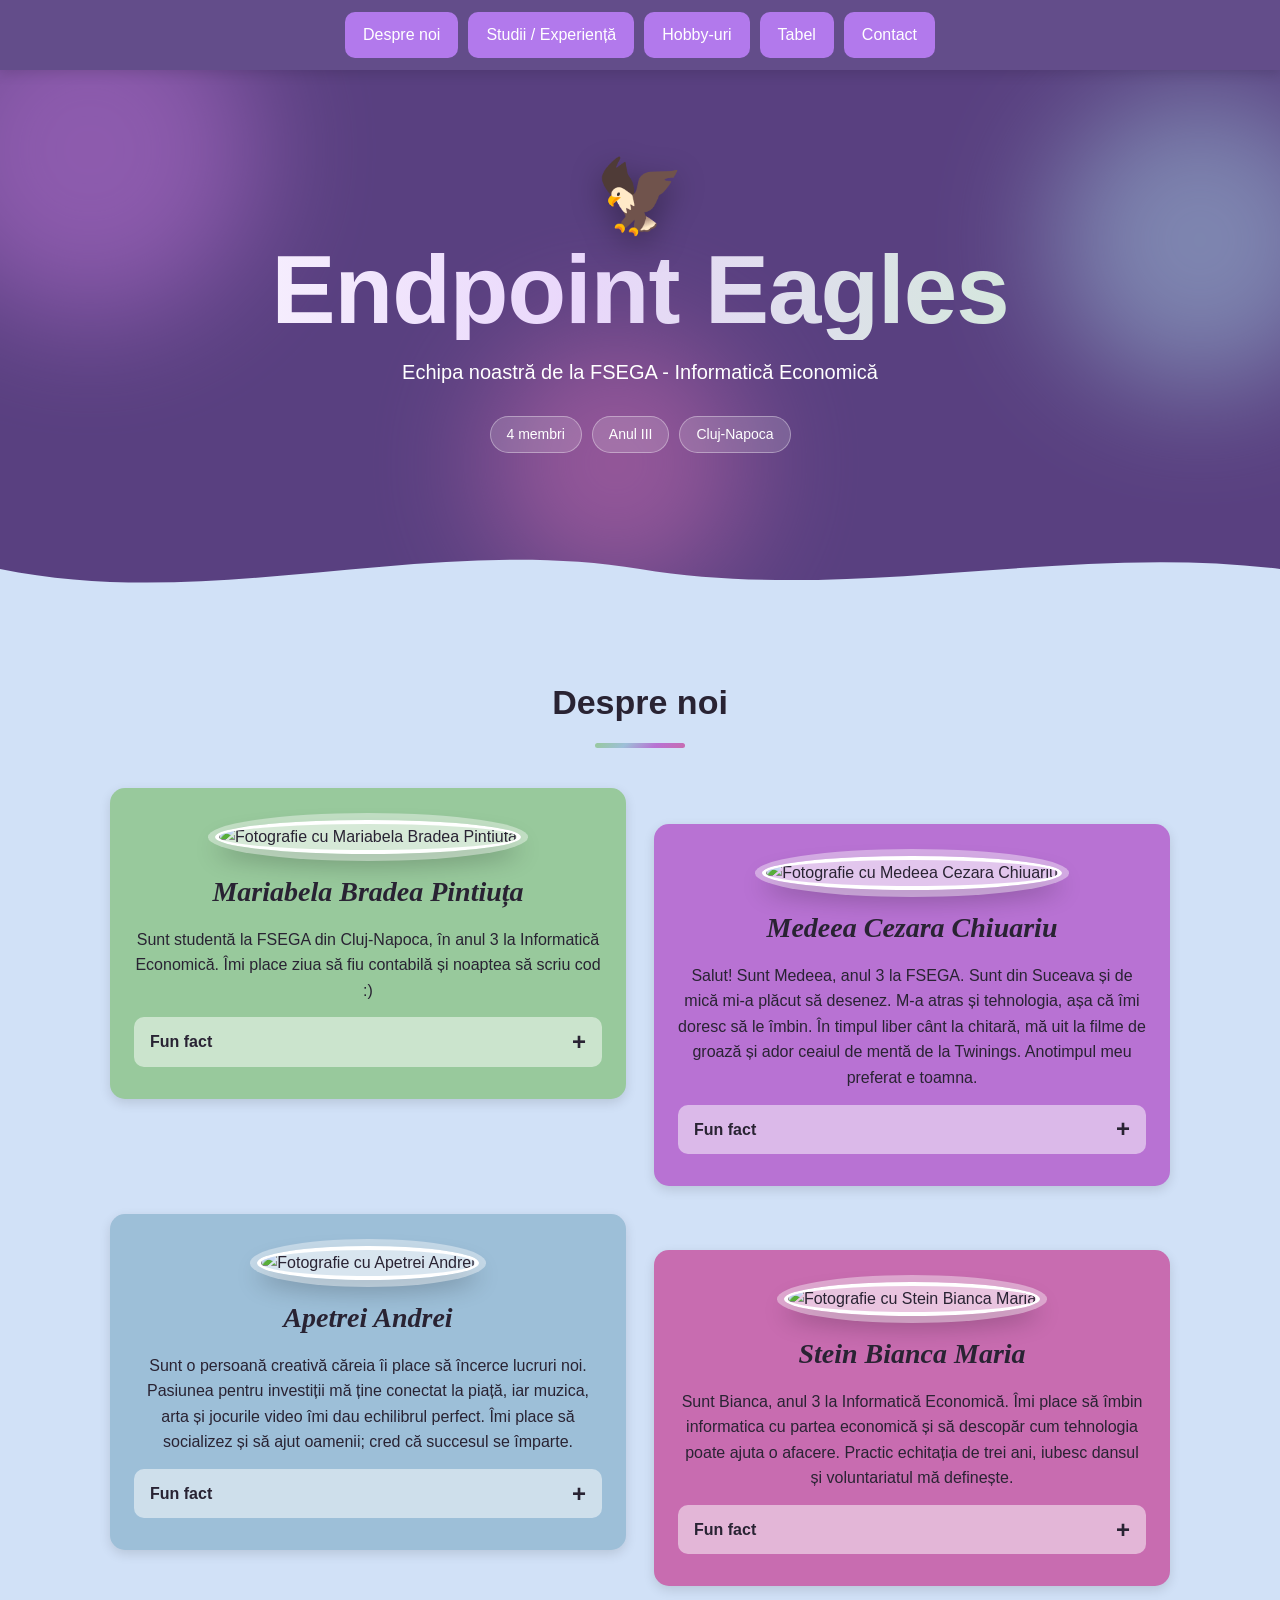
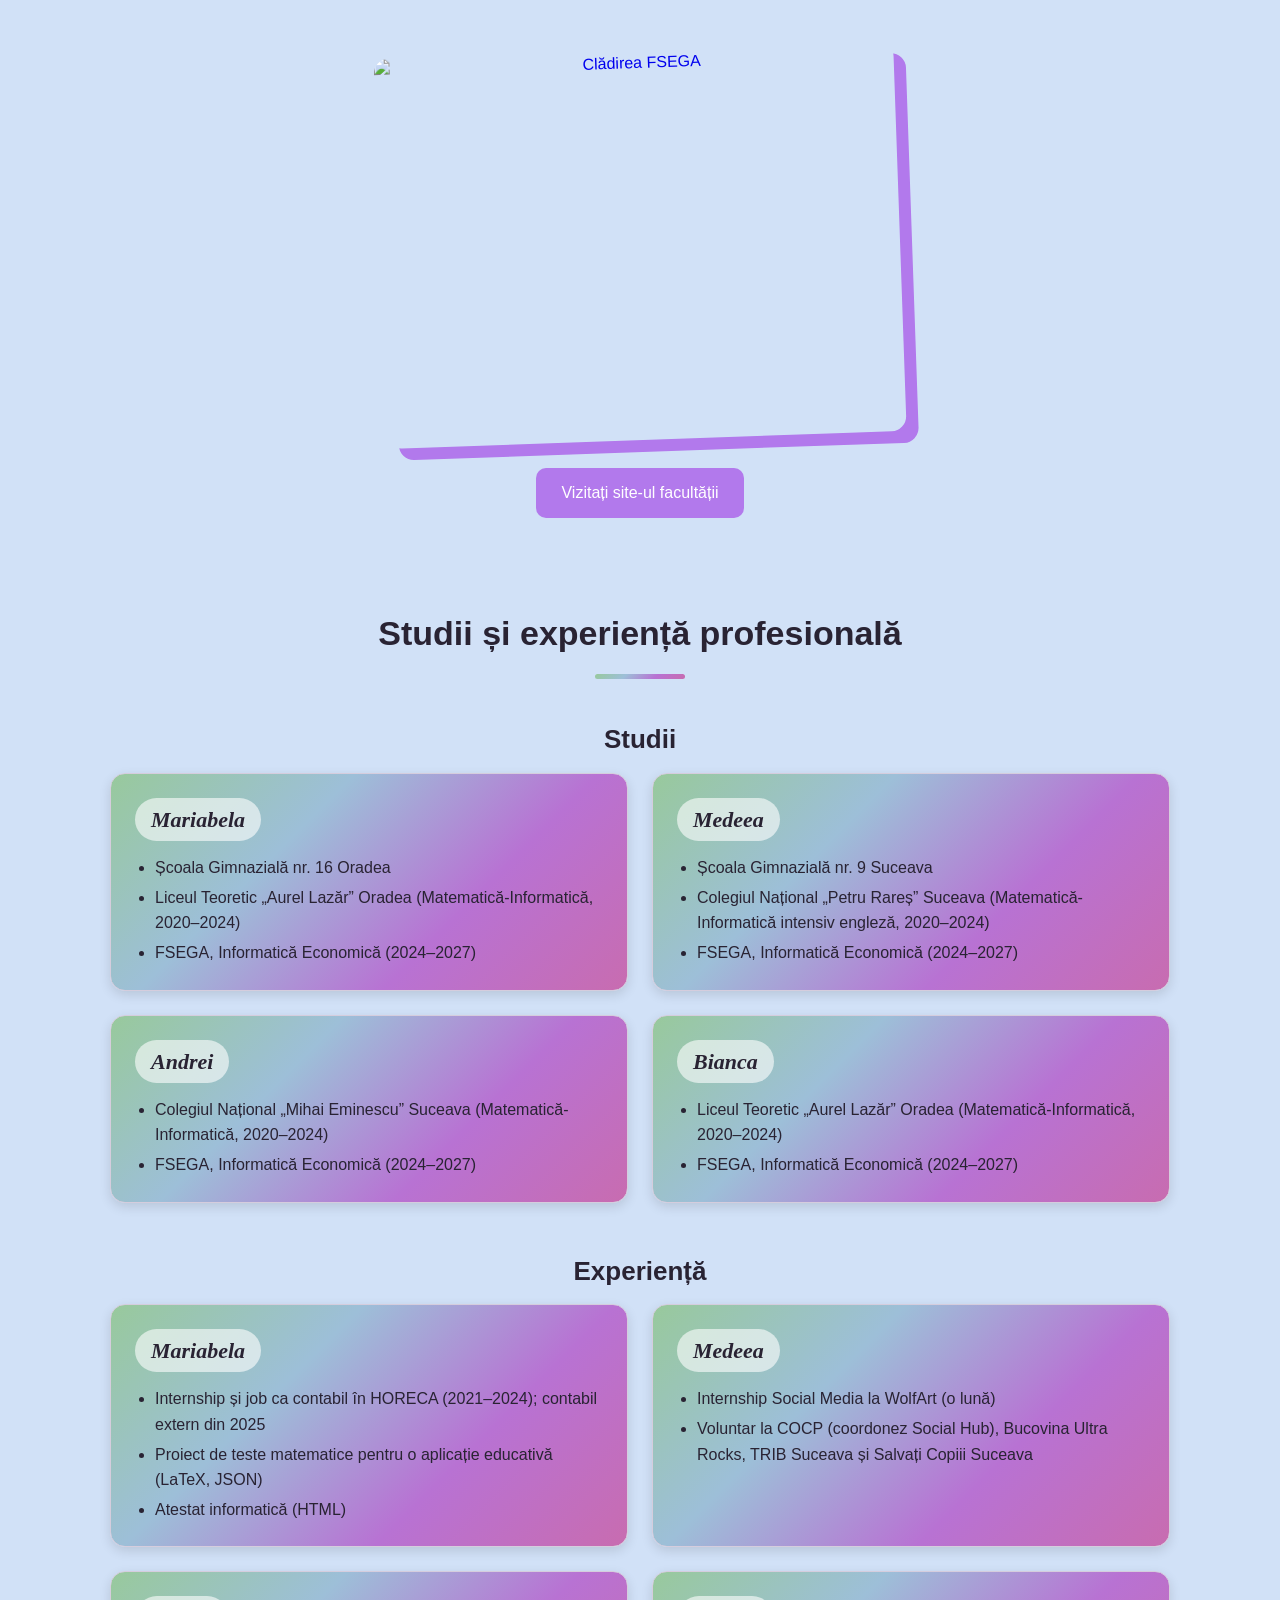
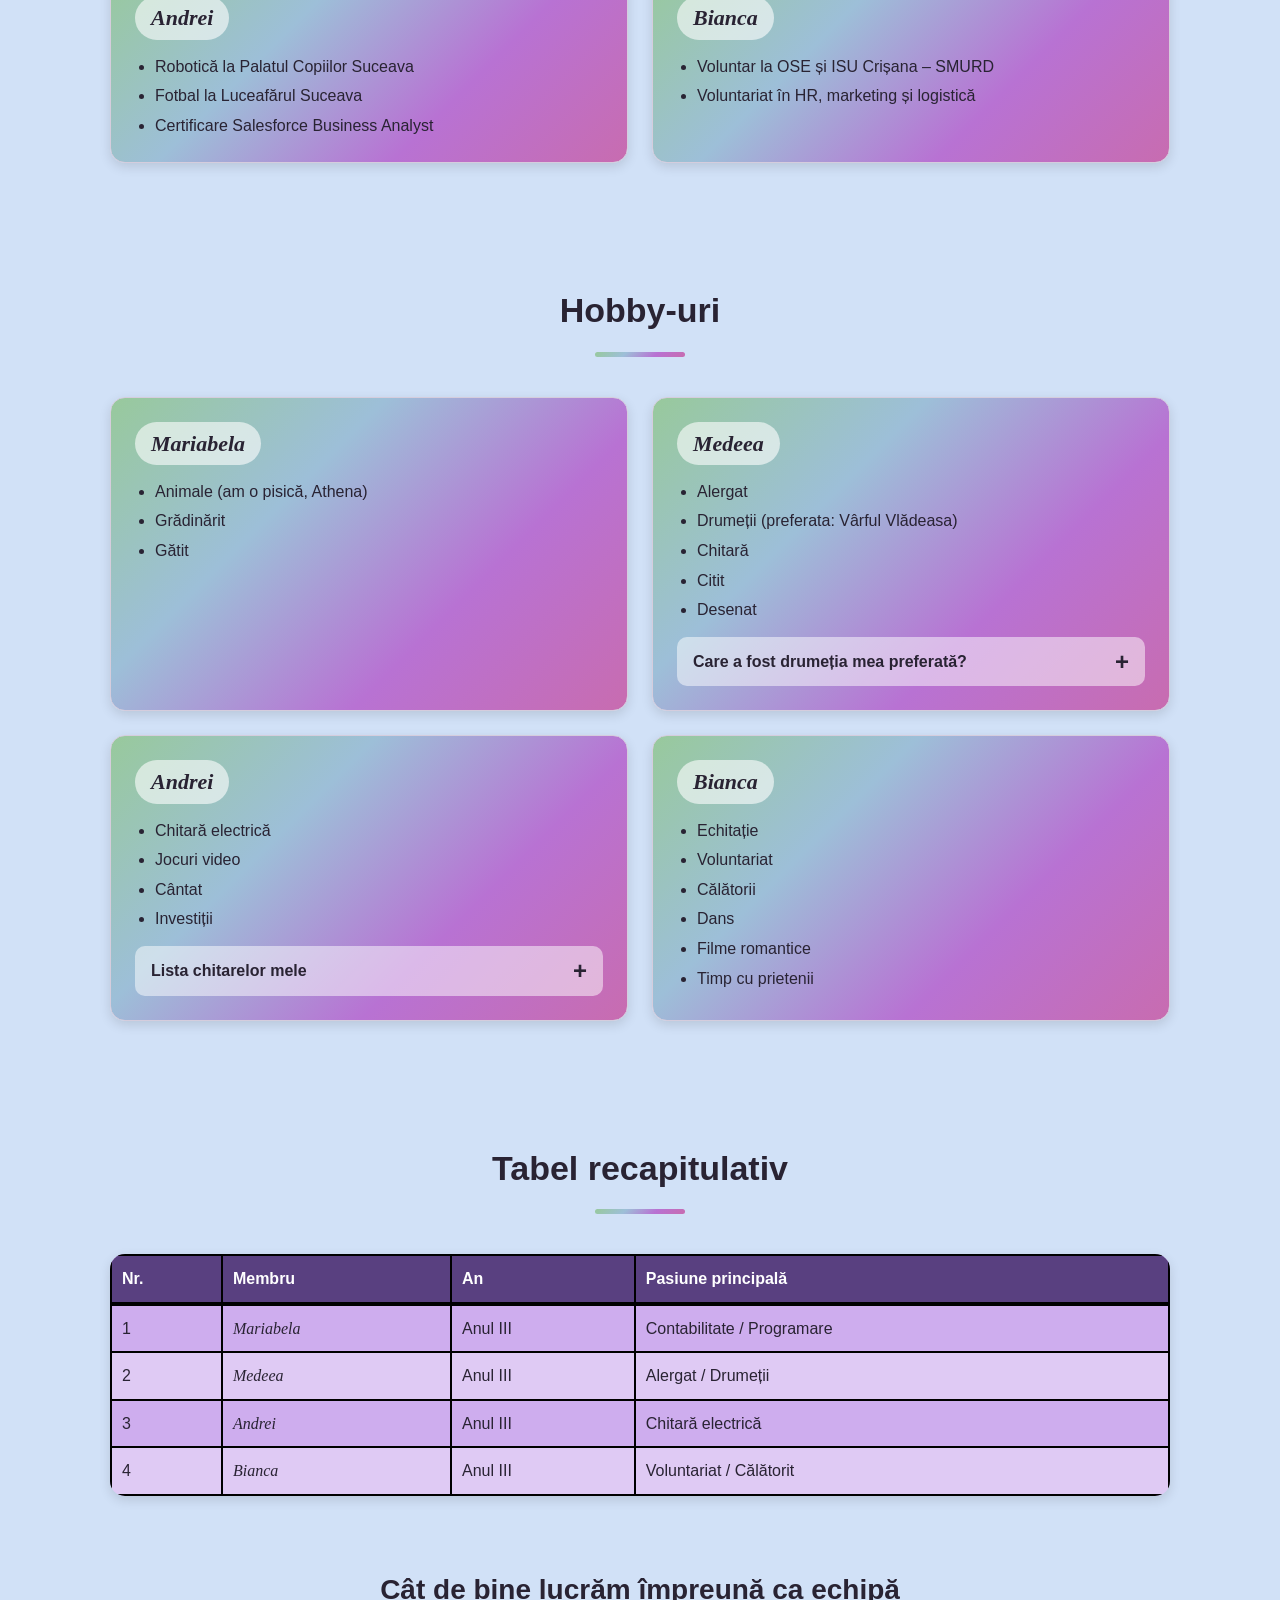
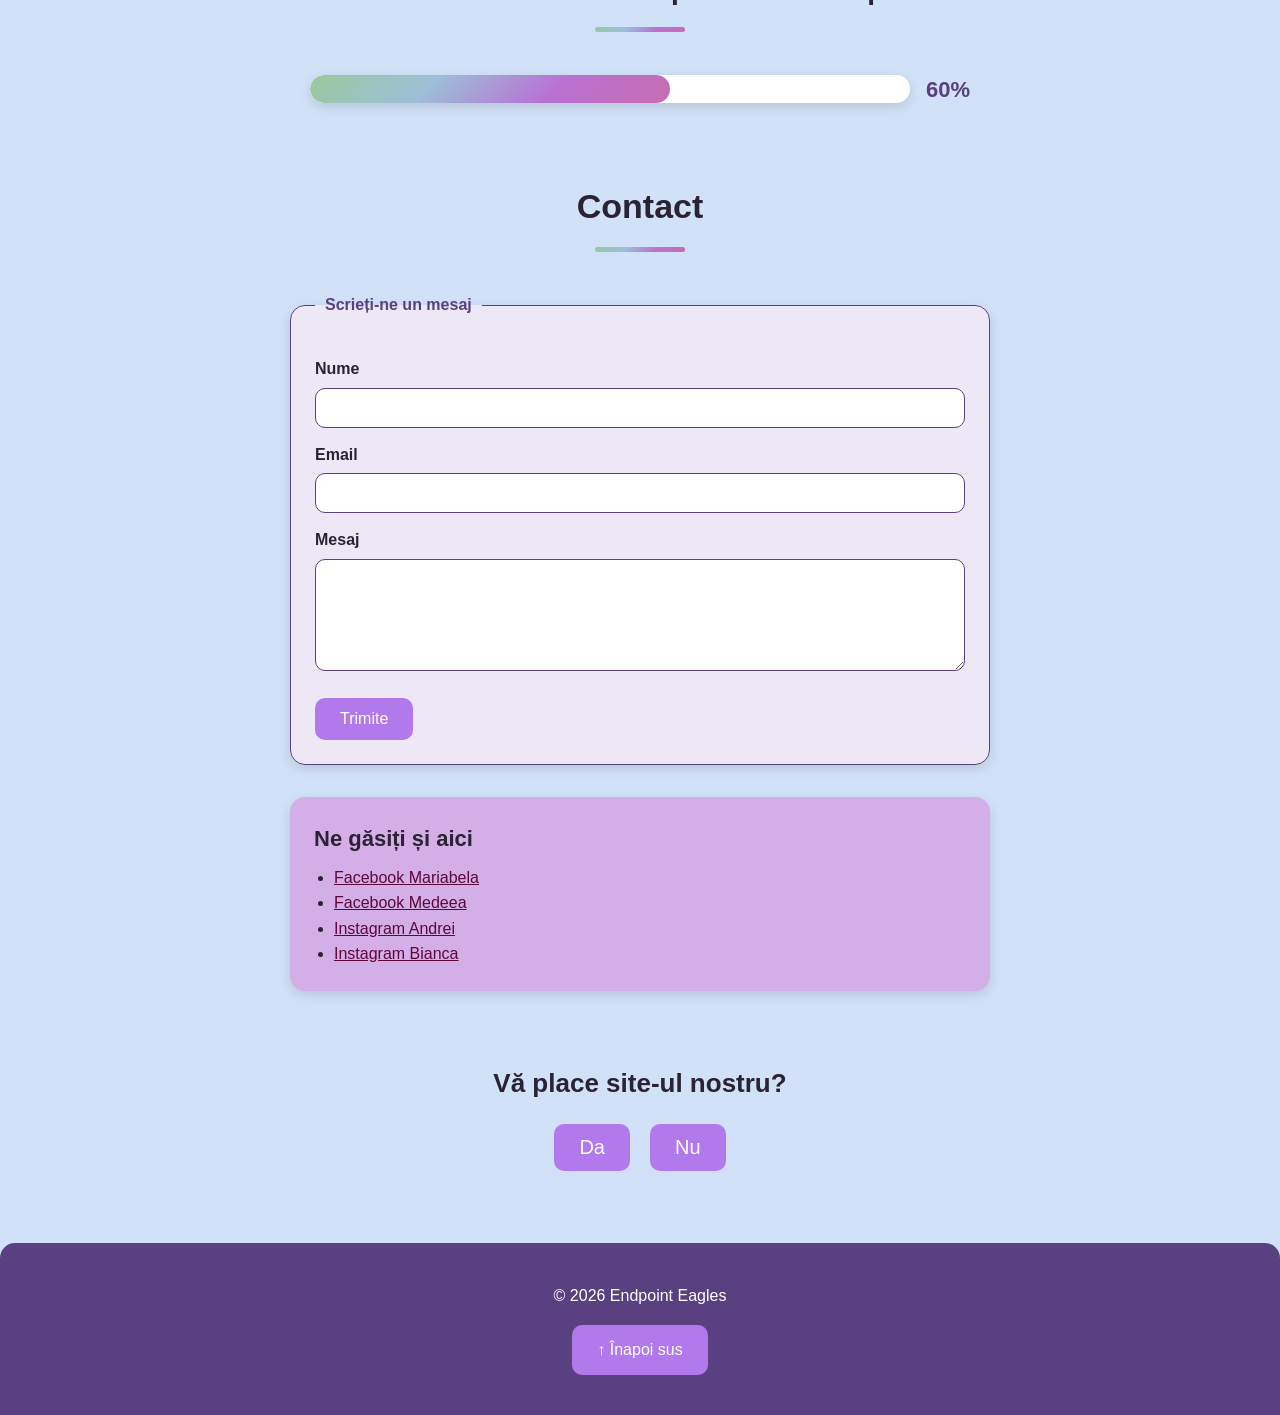
==== index.html @ d0f799c5 "Add files via upload" ====
<!DOCTYPE html>
<html lang="ro">
<head>
    <meta charset="UTF-8">
    <meta name="viewport" content="width=device-width, initial-scale=1">
    <meta name="description" content="Endpoint Eagles - echipa noastră de la FSEGA, Informatică Economică, anul 3.">
    <title>Endpoint Eagles | FSEGA - Informatică Economică</title>

    <!-- Favicon: emoji 🦅 (SVG încorporat, fără fișier extern) -->
    <link rel="icon" href="data:image/svg+xml,<svg xmlns=%22http://www.w3.org/2000/svg%22 viewBox=%220 0 100 100%22><text y=%22.9em%22 font-size=%2290%22>🦅</text></svg>">

    <link rel="stylesheet" href="style.css">
</head>
<body id="sus">

    <!-- ========== MENIU DE NAVIGARE (sticky) ========== -->
    <nav class="main-nav" aria-label="Navigare principală">
        <ul>
            <li><a href="#despre-noi">Despre noi</a></li>
            <li><a href="#studii-experienta">Studii / Experiență</a></li>
            <li><a href="#hobby-uri">Hobby-uri</a></li>
            <li><a href="#tabel">Tabel</a></li>
            <li><a href="#contact">Contact</a></li>
        </ul>
    </nav>

    <!-- ========== HEADER ========== -->
    <header class="site-header">
        <!-- Forme decorative animate (fundal) -->
        <span class="blob blob-1" aria-hidden="true"></span>
        <span class="blob blob-2" aria-hidden="true"></span>
        <span class="blob blob-3" aria-hidden="true"></span>

        <div class="hero-inner">
            <span class="eagle" aria-hidden="true">🦅</span>
            <h1>Endpoint Eagles</h1>
            <p class="hero-sub">Echipa noastră de la FSEGA - Informatică Economică</p>
            <ul class="pills">
                <li>4 membri</li>
                <li>Anul III</li>
                <li>Cluj-Napoca</li>
            </ul>
        </div>

        <!-- Val decorativ între header și conținut -->
        <svg class="wave" viewBox="0 0 1440 80" preserveAspectRatio="none" aria-hidden="true">
            <path d="M0,40 C240,90 480,0 720,40 C960,80 1200,10 1440,40 L1440,80 L0,80 Z"></path>
        </svg>
    </header>

    <main>

        <!-- ========== DESPRE NOI ========== -->
        <section id="despre-noi" class="section">
            <h2>Despre noi</h2>

            <div class="team-grid">

                <article class="card card-mariabela">
                    <img class="avatar" src="https://scontent.fomr1-1.fna.fbcdn.net/v/t39.30808-6/391755334_1128394021519675_1292230892515598149_n.jpg?stp=dst-jpg_tt6&amp;cstp=mx800x792&amp;ctp=s800x792&amp;_nc_cat=111&amp;_nc_map=urlgen_bucketless&amp;ccb=1-7&amp;_nc_sid=6ee11a&amp;_nc_ohc=Y0lp21plZBYQ7kNvwHLwo_O&amp;_nc_oc=AdoPtzkxn5kTobILIKQr-DcaosLFfZ_NA2vREl5Ky97IeWGGf_-VAfiGCGT5isKfQOk&amp;_nc_zt=23&amp;_nc_ht=scontent.fomr1-1.fna&amp;_nc_gid=pbLbsEp_RYfj2vtniO8_0Q&amp;_nc_ss=7c2a8&amp;oh=00_AQNCELE5NaBTfHu1ZoypJZgWPFknQRHn14jgHmhhKti7ew&amp;oe=6ACEC286"
                         alt="Fotografie cu Mariabela Bradea Pintiuța" loading="lazy" referrerpolicy="no-referrer">
                    <h3 class="person-name">Mariabela Bradea Pintiuța</h3>
                    <p>Sunt studentă la FSEGA din Cluj-Napoca, în anul 3 la Informatică Economică. Îmi place ziua să fiu contabilă și noaptea să scriu cod :)</p>
                    <details>
                        <summary>Fun fact</summary>
                        <p>Îmi place să petrec timp cu familia și ador animalele.</p>
                    </details>
                </article>

                <article class="card card-medeea">
                    <img class="avatar" src="https://media.licdn.com/dms/image/v2/D4D03AQG7l2MZP6Syug/profile-displayphoto-crop_800_800/B4DZuDkjbMIkAI-/0/1767438957615?e=1793232000&amp;v=beta&amp;t=YcmWwp_PKUkSIX2a90kPZBxGYrNwFFpi7alEIovYB44"
                         alt="Fotografie cu Medeea Cezara Chiuariu" loading="lazy" referrerpolicy="no-referrer">
                    <h3 class="person-name">Medeea Cezara Chiuariu</h3>
                    <p>Salut! Sunt Medeea, anul 3 la FSEGA. Sunt din Suceava și de mică mi-a plăcut să desenez. M-a atras și tehnologia, așa că îmi doresc să le îmbin. În timpul liber cânt la chitară, mă uit la filme de groază și ador ceaiul de mentă de la Twinings. Anotimpul meu preferat e toamna.</p>
                    <details>
                        <summary>Fun fact</summary>
                        <p>Îmi place foarte mult să ies în natură și să mă plimb prin pădure.</p>
                    </details>
                </article>

                <article class="card card-andrei">
                    <img class="avatar" src="https://media.licdn.com/dms/image/v2/D4D03AQHOr5LD__qVCg/profile-displayphoto-shrink_800_800/profile-displayphoto-shrink_800_800/0/1731678620851?e=1793232000&amp;v=beta&amp;t=Ig-4QzWYyg89b1nhY90tctmJ2P3JDvEkALW-xdSQtwg"
                         alt="Fotografie cu Apetrei Andrei" loading="lazy" referrerpolicy="no-referrer">
                    <h3 class="person-name">Apetrei Andrei</h3>
                    <p>Sunt o persoană creativă căreia îi place să încerce lucruri noi. Pasiunea pentru investiții mă ține conectat la piață, iar muzica, arta și jocurile video îmi dau echilibrul perfect. Îmi place să socializez și să ajut oamenii; cred că succesul se împarte.</p>
                    <details>
                        <summary>Fun fact</summary>
                        <p>Muzica și investițiile au un lucru comun: sunt pasiuni foarte scumpe.</p>
                    </details>
                </article>

                <article class="card card-bianca">
                    <img class="avatar" src="https://scontent.fomr1-1.fna.fbcdn.net/v/t39.30808-1/453718688_122102780114446899_8214422549889710572_n.jpg?stp=dst-jpg_tt6&amp;cstp=mx1065x1065&amp;ctp=s200x200&amp;_nc_cat=102&amp;_nc_map=urlgen_bucketless&amp;ccb=1-7&amp;_nc_sid=e99d92&amp;_nc_ohc=8uH3ph6LiUwQ7kNvwEP22JV&amp;_nc_oc=AdrfibUUZ3pY2zyr69CiPFfxzbQFuZGyffkhCRe9nsQaZxpkSVNZPpnaf8N8vuS9cng&amp;_nc_zt=24&amp;_nc_ht=scontent.fomr1-1.fna&amp;_nc_gid=sXZqGbOhf2BpyumMoySrGw&amp;_nc_ss=7b2a8&amp;oh=00_AQM0evl9uF876RZZW4FjYvZEyslTwInwOJbpU7tGGdajsQ&amp;oe=6ACD25C2"
                         alt="Fotografie cu Stein Bianca Maria" loading="lazy" referrerpolicy="no-referrer">
                    <h3 class="person-name">Stein Bianca Maria</h3>
                    <p>Sunt Bianca, anul 3 la Informatică Economică. Îmi place să îmbin informatica cu partea economică și să descopăr cum tehnologia poate ajuta o afacere. Practic echitația de trei ani, iubesc dansul și voluntariatul mă definește.</p>
                    <details>
                        <summary>Fun fact</summary>
                        <p>Îmi place mult dansul și vreau să mă reapuc.</p>
                    </details>
                </article>

            </div>

            <!-- Două poze cu FSEGA, suprapuse: a doua apare la hover -->
            <div class="fsega">
                <a class="fsega-photos" href="https://econ.ubbcluj.ro" target="_blank" rel="noopener noreferrer"
                   aria-label="Facultatea de Științe Economice și Gestiunea Afacerilor (se deschide într-o filă nouă)">
                    <img class="fsega-img fsega-base" src="https://scontent.fomr1-1.fna.fbcdn.net/v/t39.30808-6/662073617_1354022023439029_4811720638728025078_n.jpg?stp=cp6_dst-jpg_tt6&amp;cstp=mx2048x1536&amp;ctp=s2048x1536&amp;_nc_cat=109&amp;_nc_map=urlgen_bucketless&amp;ccb=1-7&amp;_nc_sid=cc71e4&amp;_nc_ohc=f4Po6kgDEHwQ7kNvwE4ERGC&amp;_nc_oc=Adpmma4Q_Y9hmmAEoLRaGwMNYjMR1Bb_mNXUUibVmix8r5P8HYcvDwLVuYQMQ6YR7Qk&amp;_nc_zt=23&amp;_nc_ht=scontent.fomr1-1.fna&amp;_nc_gid=AdVhAmiB0kjdFgOFOeexIQ&amp;_nc_ss=7c2a8&amp;oh=00_AQOQrbV66hKZAXYO_sOFZG9BvmVJ6bgx8BsbmN2rjhzMpA&amp;oe=6ACEEF23"
                         alt="Clădirea FSEGA" loading="lazy" referrerpolicy="no-referrer">
                    <img class="fsega-img fsega-hover" src="https://econ.ubbcluj.ro/departamente/departamente/poze/DSCF1651.JPG"
                         alt="FSEGA, a doua fotografie" loading="lazy" referrerpolicy="no-referrer">
                </a>
                <p><a class="btn" href="https://econ.ubbcluj.ro" target="_blank" rel="noopener noreferrer">Vizitați site-ul facultății</a></p>
            </div>
        </section>

        <!-- ========== STUDII ȘI EXPERIENȚĂ ========== -->
        <section id="studii-experienta" class="section">
            <h2>Studii și experiență profesională</h2>

            <h3>Studii</h3>
            <div class="grid-2">
                <article class="box">
                    <h4 class="person-name">Mariabela</h4>
                    <ul>
                        <li>Școala Gimnazială nr. 16 Oradea</li>
                        <li>Liceul Teoretic „Aurel Lazăr” Oradea (Matematică-Informatică, 2020–2024)</li>
                        <li>FSEGA, Informatică Economică (2024–2027)</li>
                    </ul>
                </article>
                <article class="box">
                    <h4 class="person-name">Medeea</h4>
                    <ul>
                        <li>Școala Gimnazială nr. 9 Suceava</li>
                        <li>Colegiul Național „Petru Rareș” Suceava (Matematică-Informatică intensiv engleză, 2020–2024)</li>
                        <li>FSEGA, Informatică Economică (2024–2027)</li>
                    </ul>
                </article>
                <article class="box">
                    <h4 class="person-name">Andrei</h4>
                    <ul>
                        <li>Colegiul Național „Mihai Eminescu” Suceava (Matematică-Informatică, 2020–2024)</li>
                        <li>FSEGA, Informatică Economică (2024–2027)</li>
                    </ul>
                </article>
                <article class="box">
                    <h4 class="person-name">Bianca</h4>
                    <ul>
                        <li>Liceul Teoretic „Aurel Lazăr” Oradea (Matematică-Informatică, 2020–2024)</li>
                        <li>FSEGA, Informatică Economică (2024–2027)</li>
                    </ul>
                </article>
            </div>

            <h3>Experiență</h3>
            <div class="grid-2">
                <article class="box">
                    <h4 class="person-name">Mariabela</h4>
                    <ul>
                        <li>Internship și job ca contabil în HORECA (2021–2024); contabil extern din 2025</li>
                        <li>Proiect de teste matematice pentru o aplicație educativă (LaTeX, JSON)</li>
                        <li>Atestat informatică (HTML)</li>
                    </ul>
                </article>
                <article class="box">
                    <h4 class="person-name">Medeea</h4>
                    <ul>
                        <li>Internship Social Media la WolfArt (o lună)</li>
                        <li>Voluntar la COCP (coordonez Social Hub), Bucovina Ultra Rocks, TRIB Suceava și Salvați Copiii Suceava</li>
                    </ul>
                </article>
                <article class="box">
                    <h4 class="person-name">Andrei</h4>
                    <ul>
                        <li>Robotică la Palatul Copiilor Suceava</li>
                        <li>Fotbal la Luceafărul Suceava</li>
                        <li>Certificare Salesforce Business Analyst</li>
                    </ul>
                </article>
                <article class="box">
                    <h4 class="person-name">Bianca</h4>
                    <ul>
                        <li>Voluntar la OSE și ISU Crișana – SMURD</li>
                        <li>Voluntariat în HR, marketing și logistică</li>
                    </ul>
                </article>
            </div>
        </section>

        <!-- ========== HOBBY-URI ========== -->
        <section id="hobby-uri" class="section">
            <h2>Hobby-uri</h2>

            <div class="grid-2">
                <article class="box">
                    <h3 class="person-name">Mariabela</h3>
                    <ul>
                        <li>Animale (am o pisică, Athena)</li>
                        <li>Grădinărit</li>
                        <li>Gătit</li>
                    </ul>
                </article>

                <article class="box">
                    <h3 class="person-name">Medeea</h3>
                    <ul>
                        <li>Alergat</li>
                        <li>Drumeții (preferata: Vârful Vlădeasa)</li>
                        <li>Chitară</li>
                        <li>Citit</li>
                        <li>Desenat</li>
                    </ul>
                    <details>
                        <summary>Care a fost drumeția mea preferată?</summary>
                        <p>Vârful Vlădeasa.</p>
                    </details>
                </article>

                <article class="box">
                    <h3 class="person-name">Andrei</h3>
                    <ul>
                        <li>Chitară electrică</li>
                        <li>Jocuri video</li>
                        <li>Cântat</li>
                        <li>Investiții</li>
                    </ul>
                    <details>
                        <summary>Lista chitarelor mele</summary>
                        <!-- De completat cu modelele reale de chitare -->
                        <ul>
                            <li>Chitara 1 – de completat</li>
                            <li>Chitara 2 – de completat</li>
                            <li>Chitara 3 – de completat</li>
                        </ul>
                    </details>
                </article>

                <article class="box">
                    <h3 class="person-name">Bianca</h3>
                    <ul>
                        <li>Echitație</li>
                        <li>Voluntariat</li>
                        <li>Călătorii</li>
                        <li>Dans</li>
                        <li>Filme romantice</li>
                        <li>Timp cu prietenii</li>
                    </ul>
                </article>
            </div>
        </section>

        <!-- ========== TABEL ========== -->
        <section id="tabel" class="section">
            <h2>Tabel recapitulativ</h2>

            <div class="table-wrap">
                <table>
                    <caption class="visually-hidden">Membrii echipei Endpoint Eagles</caption>
                    <thead>
                        <tr>
                            <th scope="col">Nr.</th>
                            <th scope="col">Membru</th>
                            <th scope="col">An</th>
                            <th scope="col">Pasiune principală</th>
                        </tr>
                    </thead>
                    <tbody>
                        <tr>
                            <td>1</td>
                            <td class="person-name">Mariabela</td>
                            <td>Anul III</td>
                            <td>Contabilitate / Programare</td>
                        </tr>
                        <tr>
                            <td>2</td>
                            <td class="person-name">Medeea</td>
                            <td>Anul III</td>
                            <td>Alergat / Drumeții</td>
                        </tr>
                        <tr>
                            <td>3</td>
                            <td class="person-name">Andrei</td>
                            <td>Anul III</td>
                            <td>Chitară electrică</td>
                        </tr>
                        <tr>
                            <td>4</td>
                            <td class="person-name">Bianca</td>
                            <td>Anul III</td>
                            <td>Voluntariat / Călătorit</td>
                        </tr>
                    </tbody>
                </table>
            </div>
        </section>

        <!-- ========== BARA DE PROGRES ========== -->
        <section id="progres" class="section section-small">
            <h2>Cât de bine lucrăm împreună ca echipă</h2>
            <div class="progress-wrap">
                <label for="progres-echipa" class="visually-hidden">Colaborare în echipă</label>
                <progress id="progres-echipa" value="60" max="100">60%</progress>
                <span class="progress-value">60%</span>
            </div>
        </section>

        <!-- ========== CONTACT ========== -->
        <section id="contact" class="section">
            <h2>Contact</h2>

            <!-- Pe GitHub Pages nu există backend: înlocuiți action cu
                 endpoint-ul serviciului ales (ex. Formspree). -->
            <form class="contact-form" action="https://formspree.io/f/ID_FORMULAR" method="post">
                <fieldset>
                    <legend>Scrieți-ne un mesaj</legend>

                    <label for="nume">Nume</label>
                    <input type="text" id="nume" name="nume" required autocomplete="name">

                    <label for="email">Email</label>
                    <input type="email" id="email" name="email" required autocomplete="email">

                    <label for="mesaj">Mesaj</label>
                    <textarea id="mesaj" name="mesaj" rows="5" required></textarea>

                    <button type="submit" class="btn">Trimite</button>
                </fieldset>
            </form>

            <!-- Social media -->
            <aside class="social-area">
                <h3>Ne găsiți și aici</h3>
                <ul>
                    <li><a href="https://www.facebook.com/share/1DGA4dKZAz/" target="_blank" rel="noopener noreferrer">Facebook Mariabela</a></li>
                    <li><a href="https://www.facebook.com/chiuariu.medeea" target="_blank" rel="noopener noreferrer">Facebook Medeea</a></li>
                    <!-- Notă: link-urile de Instagram pentru Andrei și Bianca sunt identice; de corectat -->
                    <li><a href="https://www.instagram.com/biancaa.stein?xtok=MTB3cm8wY3BhZ2pobw%3D%3D&amp;utm_source=qr" target="_blank" rel="noopener noreferrer">Instagram Andrei</a></li>
                    <li><a href="https://www.instagram.com/biancaa.stein?xtok=MTB3cm8wY3BhZ2pobw%3D%3D&amp;utm_source=qr" target="_blank" rel="noopener noreferrer">Instagram Bianca</a></li>
                </ul>
            </aside>
        </section>

        <!-- ========== "VĂ PLACE SITE-UL NOSTRU?" ========== -->
        <section class="section section-small vote">
            <p class="vote-question">Vă place site-ul nostru?</p>
            <div class="vote-buttons">
                <button type="button" class="btn btn-big">Da</button>
                <!-- Wrapper-ul rămâne pe loc și servește ca reper pentru butonul "Nu" -->
                <span class="no-wrap" id="no-wrap">
                    <button type="button" class="btn btn-big" id="btn-nu">Nu</button>
                </span>
            </div>
        </section>

    </main>

    <!-- ========== FOOTER ========== -->
    <footer class="site-footer">
        <p>© 2026 Endpoint Eagles</p>
        <a href="#sus" class="btn" id="back-to-top">↑ Înapoi sus</a>
    </footer>

    <!-- ========== JAVASCRIPT (doar pentru cele două funcții cerute) ========== -->
    <script>
        /* 1. Butonul "Nu" fuge de cursor: la hover se repoziționează aleator */
        (function () {
            var btnNo = document.getElementById("btn-nu");
            var wrap = document.getElementById("no-wrap");

            function runAway(event) {
                if (event.type === "touchstart") { event.preventDefault(); }

                var base = wrap.getBoundingClientRect(); /* poziția inițială, nemișcată */
                var margin = 10;
                var maxLeft = window.innerWidth - base.width - margin;
                var maxTop = window.innerHeight - base.height - margin;
                var left = margin + Math.random() * Math.max(maxLeft - margin, 0);
                var top = margin + Math.random() * Math.max(maxTop - margin, 0);

                btnNo.style.transform =
                    "translate(" + (left - base.left) + "px, " + (top - base.top) + "px)";
            }

            btnNo.addEventListener("mouseover", runAway);
            btnNo.addEventListener("touchstart", runAway, { passive: false });
        })();

        /* 2. Butonul "↑ Înapoi sus": derulare lină */
        document.getElementById("back-to-top").addEventListener("click", function (event) {
            event.preventDefault();
            window.scrollTo({ top: 0, behavior: "smooth" });
        });
    </script>
</body>
</html>
---- style.css ----
/* ==========================================================
   ENDPOINT EAGLES - style.css
   ========================================================== */

/* ---------- 1. VARIABILE (paleta de culori) ---------- */
:root {
    --bg-page: #d1e1f7;
    --text: #292333;
    --header-bg: #594080;
    --link: #b279ec;
    --link-hover: #5f299d;

    --c-mariabela: #98c99c;
    --c-medeea: #b872d3;
    --c-andrei: #9dbfd8;
    --c-bianca: #c86cb0;
    --gradient: linear-gradient(135deg, #98c99c, #9dbfd8, #b872d3, #c86cb0);

    --table-bg: #ceadee;
    --form-bg: #ede7f6;
    --social-bg: #d4afe7;

    --radius: 15px;
    --radius-btn: 10px;
    --shadow: 0 4px 12px rgba(0, 0, 0, 0.12);
    --shadow-hover: 0 14px 28px rgba(0, 0, 0, 0.2);
    --ease: linear  (0.2, 0.8, 0.2, 1);
}

/* ---------- 2. RESET ȘI BAZĂ ---------- */
*,
*::before,
*::after {
    box-sizing: border-box;
}

html {
    scroll-behavior: smooth;
}

body {
    margin: 0;
    background-color: var(--bg-page);
    color: var(--text);
    font-family: Arial, Helvetica, sans-serif;
    line-height: 1.6;
    overflow-x: hidden;
}

h1 { font-size: 48px; margin: 0; }
h2 { font-size: 34px; margin: 0 0 40px; text-align: center; }
h3 { font-size: 26px; margin: 0 0 12px; }
h4 { font-size: 20px; margin: 0 0 8px; }

/* Numele noastre: Times New Roman italic */
.person-name {
    font-family: "Times New Roman", Times, serif;
    font-style: italic;
}

.visually-hidden {
    position: absolute;
    width: 1px;
    height: 1px;
    overflow: hidden;
    clip: rect(0 0 0 0);
    white-space: nowrap;
}

:focus-visible {
    outline: 3px solid var(--link-hover);
    outline-offset: 3px;
}

/* ---------- 3. MENIU (sticky, Flexbox) ---------- */
.main-nav {
    position: sticky;
    top: 0;
    z-index: 100;
    padding: 12px 16px;
    background-color: rgba(89, 64, 128, 0.92);
    -webkit-backdrop-filter: blur(10px);
    backdrop-filter: blur(10px);
    box-shadow: var(--shadow);
}

.main-nav ul {
    list-style: none;
    margin: 0;
    padding: 0;
    display: flex;
    flex-wrap: wrap;
    justify-content: center;
    gap: 10px;
}

.main-nav a {
    display: block;
    padding: 10px 18px;
    background-color: var(--link);
    color: #fff;
    text-decoration: none;
    border-radius: var(--radius-btn);
    transition: background-color 0.25s ease, box-shadow 0.25s ease, transform 0.25s var(--ease);
}

.main-nav a:hover {
    background-color: var(--link-hover);
    box-shadow: 0 8px 16px rgba(0, 0, 0, 0.2);
    transform: translateY(-2px);
}

/* Linie de progres la derulare (doar CSS, în browserele care o suportă) */
.main-nav::after {
    content: "";
    position: absolute;
    left: 0;
    bottom: 0;
    width: 100%;
    height: 4px;
    background: var(--gradient);
    transform: scaleX(0);
    transform-origin: left;
}

@supports (animation-timeline: scroll()) {
    .main-nav::after {
        animation: scroll-progress linear both;
        animation-timeline: scroll(root);
    }
}

@keyframes scroll-progress {
    to { transform: scaleX(1); }
}

/* ---------- 4. HEADER (momentul central al paginii) ---------- */
.site-header {
    position: relative;
    overflow: hidden;
    padding: 90px 20px 150px;
    text-align: center;
    background-color: var(--header-bg);
    color: #fff;
}

.hero-inner {
    position: relative;
    z-index: 1;
}

/* Bloburi de culoare care plutesc lent în fundal */
.blob {
    position: absolute;
    border-radius: 50%;
    filter: blur(60px);
    opacity: 0.55;
    animation: drift 14s ease-in-out infinite alternate;
}

.blob-1 { width: 340px; height: 340px; top: -90px; left: -80px; background: var(--c-medeea); }
.blob-2 { width: 300px; height: 300px; top: 20px; right: -70px; background: var(--c-andrei); animation-delay: -5s; }
.blob-3 { width: 260px; height: 260px; bottom: 10px; left: 38%; background: var(--c-bianca); animation-delay: -9s; }

@keyframes drift {
    from { transform: translate(0, 0) scale(1); }
    to   { transform: translate(50px, 30px) scale(1.2); }
}

.eagle {
    display: inline-block;
    margin-bottom: 8px;
    font-size: 72px;
    line-height: 1;
    filter: drop-shadow(0 10px 16px rgba(0, 0, 0, 0.35));
    animation: rise 0.9s var(--ease) both, float 4s ease-in-out 0.9s infinite;
}

.site-header h1 {
    font-size: clamp(40px, 9vw, 96px);
    line-height: 1.05;
    letter-spacing: -1px;
    background: linear-gradient(90deg, #ffffff, #e9d7fb 45%, #c9f0cc);
    -webkit-background-clip: text;
    background-clip: text;
    -webkit-text-fill-color: transparent;
    color: transparent;
    animation: rise 0.9s var(--ease) 0.15s both;
}

.hero-sub {
    margin: 16px 0 28px;
    font-size: 20px;
    animation: rise 0.9s var(--ease) 0.3s both;
}

.pills {
    list-style: none;
    margin: 0;
    padding: 0;
    display: flex;
    flex-wrap: wrap;
    justify-content: center;
    gap: 10px;
    animation: rise 0.9s var(--ease) 0.45s both;
}

.pills li {
    padding: 6px 16px;
    font-size: 14px;
    background-color: rgba(255, 255, 255, 0.16);
    border: 1px solid rgba(255, 255, 255, 0.35);
    border-radius: 999px;
}

@keyframes rise {
    from { opacity: 0; transform: translateY(28px); }
    to   { opacity: 1; transform: translateY(0); }
}

@keyframes float {
    0%, 100% { transform: translateY(0) rotate(-3deg); }
    50%      { transform: translateY(-12px) rotate(3deg); }
}

.wave {
    position: absolute;
    left: 0;
    bottom: -1px;
    width: 100%;
    height: 70px;
    fill: var(--bg-page);
}

/* ---------- 5. SECȚIUNI ---------- */
.section {
    max-width: 1100px;
    margin: 0 auto;
    padding: 72px 20px 0;
    scroll-margin-top: 80px;
}

.section-small {
    max-width: 700px;
}

/* Linie colorată sub titlurile secțiunilor */
.section h2::after {
    content: "";
    display: block;
    width: 90px;
    height: 5px;
    margin: 14px auto 0;
    background: var(--gradient);
    border-radius: 999px;
}

/* ---------- 6. DESPRE NOI: carduri (Grid, 2 coloane) ---------- */
.team-grid {
    display: grid;
    grid-template-columns: repeat(2, 1fr);
    gap: 28px;
    align-items: start;
}

/* Coloana din dreapta este coborâtă, pentru un ritm mai viu */
.team-grid .card:nth-child(even) {
    margin-top: 36px;
}

.card {
    padding: 32px 24px;
    text-align: center;
    border-radius: var(--radius);
    box-shadow: var(--shadow);
    transition: transform 0.35s var(--ease), box-shadow 0.35s ease;
}

.card:hover {
    transform: translateY(-8px) rotate(-1deg);
    box-shadow: var(--shadow-hover);
}

.card:nth-child(even):hover {
    transform: translateY(-8px) rotate(1deg);
}

.card-mariabela { background-color: var(--c-mariabela); }
.card-medeea    { background-color: var(--c-medeea); }
.card-andrei    { background-color: var(--c-andrei); }
.card-bianca    { background-color: var(--c-bianca); }

.avatar {
    width: 140px;
    height: 140px;
    margin-bottom: 16px;
    object-fit: cover;
    border-radius: 50%;
    border: 4px solid #fff;
    background-color: rgba(255, 255, 255, 0.6);
    box-shadow: 0 0 0 7px rgba(255, 255, 255, 0.4), 0 12px 24px rgba(0, 0, 0, 0.22);
    transition: transform 0.35s var(--ease);
}

.card:hover .avatar {
    transform: scale(1.06);
}

.card h3 {
    font-size: 28px;
}

.card p {
    margin: 0 0 12px;
}

/* details / summary (Fun fact, întrebări) */
details {
    margin-top: 14px;
    padding: 12px 16px;
    text-align: left;
    background-color: rgba(255, 255, 255, 0.5);
    border-radius: var(--radius-btn);
}

summary {
    display: flex;
    justify-content: space-between;
    align-items: center;
    gap: 12px;
    list-style: none;
    cursor: pointer;
    font-weight: bold;
}

summary::-webkit-details-marker {
    display: none;
}

summary::after {
    content: "+";
    font-size: 24px;
    line-height: 1;
    transition: transform 0.3s var(--ease);
}

details[open] summary::after {
    transform: rotate(45deg);
}

details[open] > :not(summary) {
    animation: rise 0.4s var(--ease) both;
}

details p,
details ul {
    margin: 10px 0 0;
}

/* ---------- 7. POZE FSEGA SUPRAPUSE ---------- */
.fsega {
    margin-top: 64px;
    text-align: center;
}

.fsega-photos {
    position: relative;
    display: block;
    width: 100%;
    max-width: 520px;
    aspect-ratio: 4 / 3;
    margin: 0 auto 28px;
    overflow: hidden;
    border-radius: var(--radius);
    box-shadow: 12px 12px 0 var(--link);
    transform: rotate(-2deg);
    transition: transform 0.4s var(--ease), box-shadow 0.4s var(--ease);
}

.fsega-photos:hover {
    transform: rotate(0deg);
    box-shadow: 6px 6px 0 var(--link-hover);
}

.fsega-img {
    position: absolute;
    inset: 0;
    width: 100%;
    height: 100%;
    object-fit: cover;
}

/* A doua poză este transparentă până la hover */
.fsega-hover {
    opacity: 0;
    transition: opacity 0.5s ease;
}

.fsega-photos:hover .fsega-hover,
.fsega-photos:focus-visible .fsega-hover {
    opacity: 1;
}

/* ---------- 8. STUDII, EXPERIENȚĂ, HOBBY-URI: casete cu gradient ---------- */
.section h3 {
    text-align: center;
}

.grid-2 {
    display: grid;
    grid-template-columns: repeat(2, 1fr);
    gap: 24px;
    margin-bottom: 48px;
}

.box {
    padding: 24px;
    background: var(--gradient);
    border: 1px solid #d5cddd;
    border-radius: var(--radius);
    box-shadow: var(--shadow);
    transition: transform 0.35s var(--ease), box-shadow 0.35s ease;
}

.box:hover {
    transform: translateY(-5px);
    box-shadow: var(--shadow-hover);
}

/* Numele din casetă, ca etichetă */
.box h3,
.box h4 {
    display: inline-block;
    margin-bottom: 14px;
    padding: 4px 16px;
    font-size: 22px;
    text-align: left;
    background-color: rgba(255, 255, 255, 0.6);
    border-radius: 999px;
}

.box ul {
    margin: 0;
    padding-left: 20px;
}

.box li + li {
    margin-top: 4px;
}

/* ---------- 9. TABEL ---------- */
.table-wrap {
    overflow-x: auto;
    border-radius: var(--radius);
    box-shadow: var(--shadow);
}

table {
    width: 100%;
    border-collapse: collapse;
    background-color: var(--table-bg);
    border: 2px solid black;
}

th,
td {
    padding: 10px;
    border: 2px solid black;
    text-align: left;
}

th {
    background-color: var(--header-bg);
    color: #fff;
}

tbody tr:nth-child(even) {
    background-color: rgba(255, 255, 255, 0.35);
}

tbody tr {
    transition: background-color 0.2s ease;
}

tbody tr:hover {
    background-color: rgba(89, 64, 128, 0.25);
}

/* ---------- 10. BARA DE PROGRES ---------- */
.section-small h2 {
    font-size: 28px;
}

.progress-wrap {
    display: flex;
    align-items: center;
    gap: 16px;
}

progress {
    flex: 1;
    height: 28px;
    appearance: none;
    -webkit-appearance: none;
    border: none;
    border-radius: 999px;
    overflow: hidden;
    background-color: #fff;
    box-shadow: var(--shadow);
}

progress::-webkit-progress-bar {
    background-color: #fff;
    border-radius: 999px;
}

progress::-webkit-progress-value {
    background: var(--gradient);
    border-radius: 999px;
}

progress::-moz-progress-bar {
    background: var(--gradient);
    border-radius: 999px;
}

.progress-value {
    font-size: 22px;
    font-weight: bold;
    color: var(--header-bg);
}

/* ---------- 11. CONTACT ---------- */
.contact-form {
    max-width: 700px;
    margin: 0 auto 32px;
}

fieldset {
    margin: 0;
    padding: 24px;
    background-color: var(--form-bg);
    border: 1px solid var(--header-bg);
    border-radius: var(--radius);
    box-shadow: var(--shadow);
}

legend {
    padding: 0 10px;
    color: var(--header-bg);
    font-weight: bold;
}

label {
    display: block;
    margin: 14px 0 6px;
    font-weight: bold;
}

input,
textarea {
    width: 100%;
    padding: 10px 12px;
    font-family: inherit;
    font-size: 16px;
    color: var(--text);
    background-color: #fff;
    border: 1px solid var(--header-bg);
    border-radius: var(--radius-btn);
    transition: box-shadow 0.2s ease, border-color 0.2s ease;
}

input:focus,
textarea:focus {
    outline: none;
    border-color: var(--link-hover);
    box-shadow: 0 0 0 4px rgba(178, 121, 236, 0.35);
}

textarea {
    resize: vertical;
}

.contact-form .btn {
    margin-top: 20px;
}

/* Social media */
.social-area {
    max-width: 700px;
    margin: 0 auto;
    padding: 24px;
    background-color: var(--social-bg);
    border-radius: var(--radius);
    box-shadow: var(--shadow);
}

.social-area h3 {
    margin-bottom: 8px;
    font-size: 22px;
    text-align: left;
}

.social-area ul {
    margin: 0;
    padding-left: 20px;
}

.social-area a {
    color: #5d073b;
    transition: color 0.2s ease;
}

.social-area a:hover {
    color: #050338;
}

/* ---------- 12. BUTOANE ---------- */
.btn {
    display: inline-block;
    padding: 12px 25px;
    font-family: inherit;
    font-size: 16px;
    background-color: var(--link);
    color: #fff;
    border: none;
    border-radius: var(--radius-btn);
    text-decoration: none;
    cursor: pointer;
    transition: background-color 0.25s ease, box-shadow 0.25s ease, transform 0.1s ease-out;
}

.btn:hover {
    background-color: var(--link-hover);
    box-shadow: 0 8px 16px rgba(0, 0, 0, 0.2);
}

.btn-big {
    font-size: 20px;
}

/* ---------- 13. "VĂ PLACE SITE-UL NOSTRU?" ---------- */
.vote {
    text-align: center;
}

.vote-question {
    margin: 0 0 20px;
    font-size: 26px;
    font-weight: bold;
}

.vote-buttons {
    display: flex;
    justify-content: center;
    align-items: center;
    gap: 20px;
}

/* Wrapper nemișcat: reper pentru butonul "Nu", care fuge (vezi scriptul din index.html) */
.no-wrap {
    display: inline-block;
}

/* ---------- 14. FOOTER ---------- */
.site-footer {
    display: flex;
    flex-direction: column;
    align-items: center;
    gap: 16px;
    margin-top: 72px;
    padding: 40px 20px;
    background-color: var(--header-bg);
    color: #fff;
    border-radius: var(--radius) var(--radius) 0 0;
}

.site-footer p {
    margin: 0;
}

/* ---------- 15. RESPONSIVE ---------- */
@media (max-width: 650px) {
    h1 { font-size: 36px; }
    h2 { font-size: 28px; }
    h3 { font-size: 22px; }

    .main-nav a {
        padding: 8px 12px;
        font-size: 14px;
    }

    .site-header {
        padding: 56px 20px 110px;
    }

    .eagle { font-size: 56px; }
    .hero-sub { font-size: 17px; }

    .section {
        padding-top: 56px;
    }

    /* O singură coloană */
    .team-grid,
    .grid-2 {
        grid-template-columns: 1fr;
    }

    .team-grid .card:nth-child(even) {
        margin-top: 0;
    }

    .fsega-photos {
        box-shadow: 8px 8px 0 var(--link);
    }

    /* Tabelul se derulează orizontal */
    table {
        min-width: 520px;
    }
}

@media (max-width: 480px) {
    h1 { font-size: 30px; }
    h2 { font-size: 24px; }
    h3 { font-size: 20px; }

    .card,
    .box,
    fieldset,
    .social-area {
        padding: 20px 16px;
    }

    .avatar {
        width: 110px;
        height: 110px;
    }

    .card h3 { font-size: 24px; }
}

/* Mișcare redusă, dacă utilizatorul o preferă */
@media (prefers-reduced-motion: reduce) {
    html { scroll-behavior: auto; }
    *,
    *::before,
    *::after {
        animation: none !important;
        transition: none !important;
    }
}
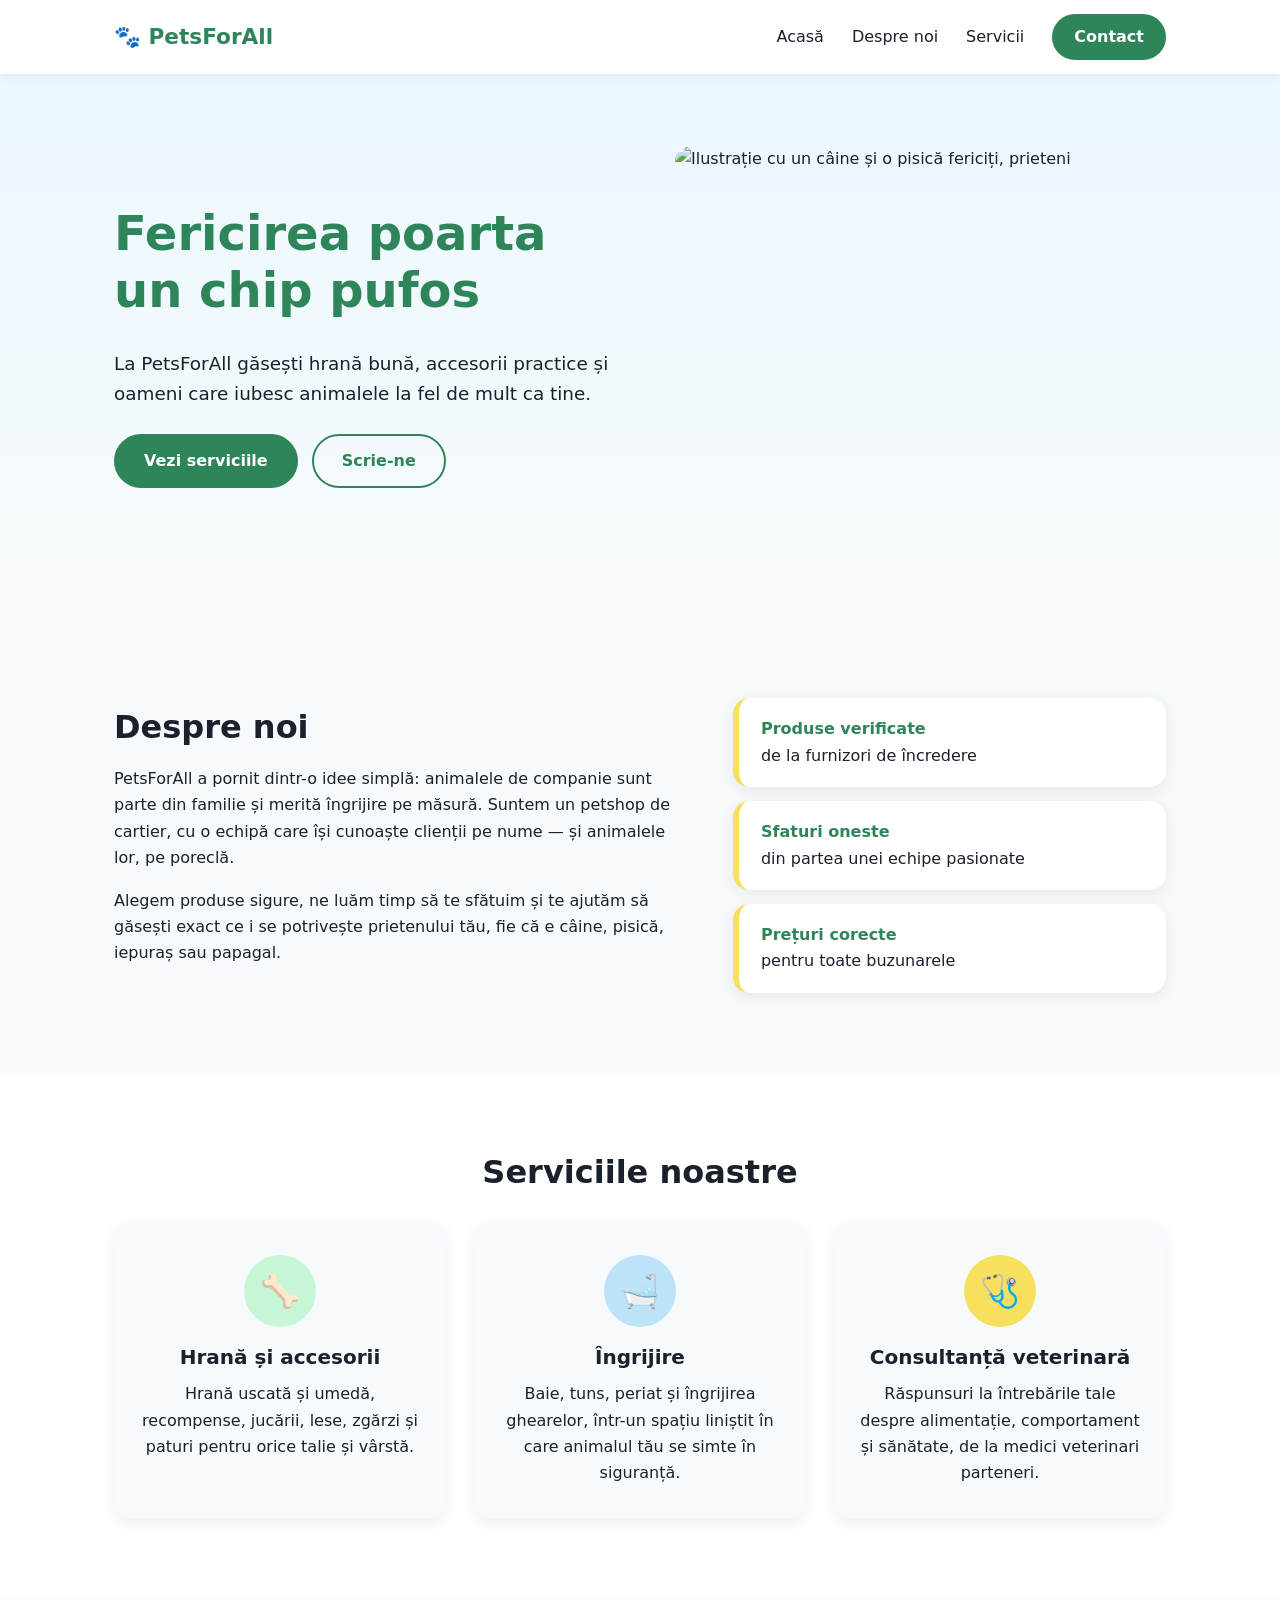
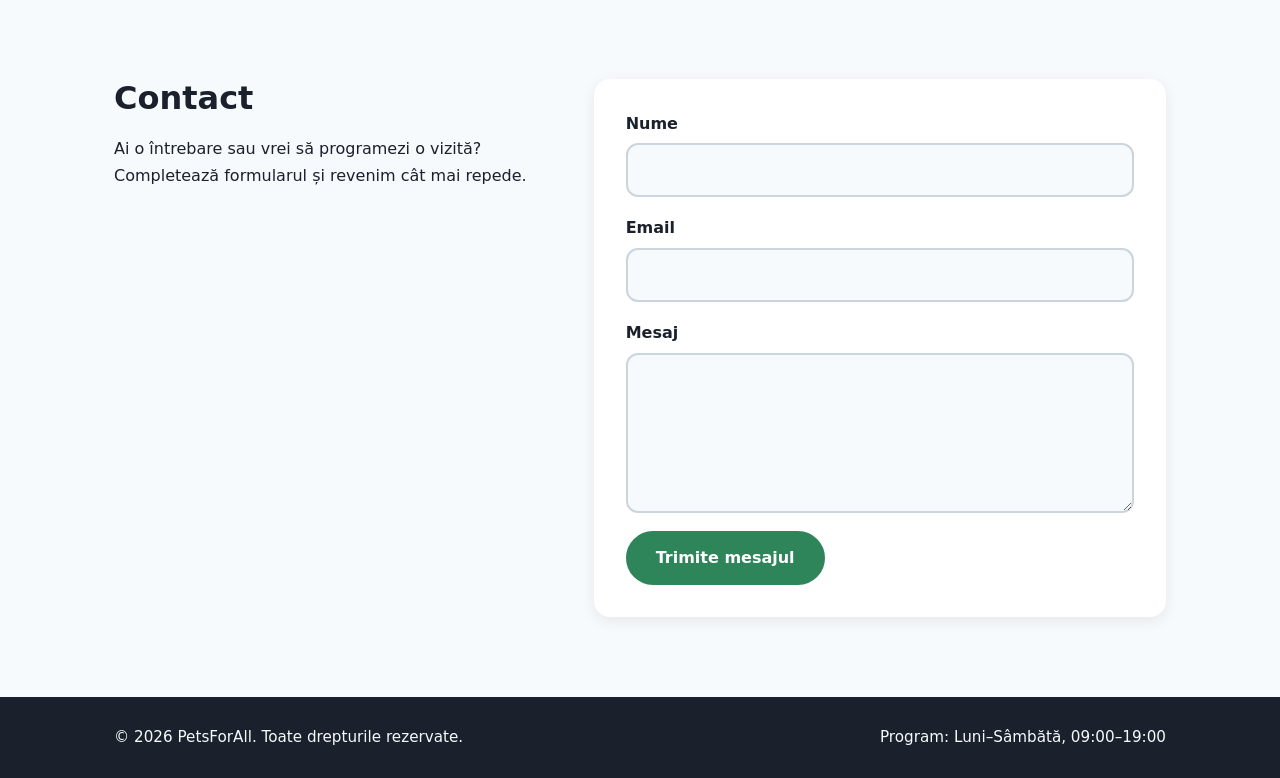
==== commit 8107b038: "Add files via upload" ====
--- a/index.html
+++ b/index.html
@@ -1,396 +1,115 @@
 <!DOCTYPE html>
 <html lang="ro">
 <head>
-    <meta charset="UTF-8">
-    <meta name="viewport" content="width=device-width, initial-scale=1">
-    <meta name="description" content="Endpoint Eagles - echipa noastră de la FSEGA, Informatică Economică, anul 3.">
-    <title>Endpoint Eagles | FSEGA - Informatică Economică</title>
+  <meta charset="UTF-8">
+  <meta name="viewport" content="width=device-width, initial-scale=1">
+  <meta name="description" content="PetsForAll – petshop prietenos: hrană, accesorii, grooming și consultanță veterinară pentru toți prietenii tăi blănoși.">
+  <title>PetsForAll – Tot ce are nevoie prietenul tău</title>
+  <link rel="icon" href="data:image/svg+xml,%3Csvg xmlns='http://www.w3.org/2000/svg' viewBox='0 0 64 64'%3E%3Crect width='64' height='64' rx='16' fill='%232F855A'/%3E%3Cg fill='%23F6E05E'%3E%3Cellipse cx='32' cy='42' rx='13' ry='10.5'/%3E%3Cellipse cx='17' cy='29' rx='5.5' ry='7.5' transform='rotate(-18 17 29)'/%3E%3Cellipse cx='27' cy='20' rx='5.5' ry='8' transform='rotate(-6 27 20)'/%3E%3Cellipse cx='37' cy='20' rx='5.5' ry='8' transform='rotate(6 37 20)'/%3E%3Cellipse cx='47' cy='29' rx='5.5' ry='7.5' transform='rotate(18 47 29)'/%3E%3C/g%3E%3C/svg%3E" type="image/svg+xml">
+  <link rel="stylesheet" href="style.css">
+</head>
+<body>
 
-    <!-- Favicon: emoji 🦅 (SVG încorporat, fără fișier extern) -->
-    <link rel="icon" href="data:image/svg+xml,<svg xmlns=%22http://www.w3.org/2000/svg%22 viewBox=%220 0 100 100%22><text y=%22.9em%22 font-size=%2290%22>🦅</text></svg>">
+  <header class="site-header">
+    <div class="container header-inner">
+      <a href="#acasa" class="logo">🐾 PetsForAll</a>
+      <nav aria-label="Navigare principală">
+        <ul class="nav-list">
+          <li><a href="#acasa">Acasă</a></li>
+          <li><a href="#despre">Despre noi</a></li>
+          <li><a href="#servicii">Servicii</a></li>
+          <li><a href="#contact" class="btn btn-small">Contact</a></li>
+        </ul>
+      </nav>
+    </div>
+  </header>
 
-    <link rel="stylesheet" href="style.css">
-</head>
-<body id="sus">
+  <main>
+    <section id="acasa" class="hero">
+      <div class="container hero-inner">
+        <div class="hero-text">
+          <h1>Fericirea poarta un chip pufos</h1>
+          <p>La PetsForAll găsești hrană bună, accesorii practice și oameni care iubesc animalele la fel de mult ca tine.</p>
+          <div class="hero-actions">
+            <a href="#servicii" class="btn">Vezi serviciile</a>
+            <a href="#contact" class="btn btn-outline">Scrie-ne</a>
+          </div>
+        </div>
+        <div class="hero-image">
+          <img src="https://www.zooplus.ro/ghid/wp-content/uploads/2021/04/Convietuirea-intre-caine-si-pisica-in-aceeasi-casa.webp" alt="Ilustrație cu un câine și o pisică fericiți, prieteni" width="480" height="400">
+        </div>
+      </div>
+    </section>
 
-    <!-- ========== MENIU DE NAVIGARE (sticky) ========== -->
-    <nav class="main-nav" aria-label="Navigare principală">
-        <ul>
-            <li><a href="#despre-noi">Despre noi</a></li>
-            <li><a href="#studii-experienta">Studii / Experiență</a></li>
-            <li><a href="#hobby-uri">Hobby-uri</a></li>
-            <li><a href="#tabel">Tabel</a></li>
-            <li><a href="#contact">Contact</a></li>
+    <section id="despre" class="section">
+      <div class="container about-inner">
+        <div class="about-text">
+          <h2>Despre noi</h2>
+          <p>PetsForAll a pornit dintr-o idee simplă: animalele de companie sunt parte din familie și merită îngrijire pe măsură. Suntem un petshop de cartier, cu o echipă care își cunoaște clienții pe nume — și animalele lor, pe poreclă.</p>
+          <p>Alegem produse sigure, ne luăm timp să te sfătuim și te ajutăm să găsești exact ce i se potrivește prietenului tău, fie că e câine, pisică, iepuraș sau papagal.</p>
+        </div>
+        <ul class="about-facts">
+          <li><strong>Produse verificate</strong> de la furnizori de încredere</li>
+          <li><strong>Sfaturi oneste</strong> din partea unei echipe pasionate</li>
+          <li><strong>Prețuri corecte</strong> pentru toate buzunarele</li>
         </ul>
-    </nav>
+      </div>
+    </section>
 
-    <!-- ========== HEADER ========== -->
-    <header class="site-header">
-        <!-- Forme decorative animate (fundal) -->
-        <span class="blob blob-1" aria-hidden="true"></span>
-        <span class="blob blob-2" aria-hidden="true"></span>
-        <span class="blob blob-3" aria-hidden="true"></span>
+    <section id="servicii" class="section section-alt">
+      <div class="container">
+        <h2 class="section-title">Serviciile noastre</h2>
+        <div class="cards">
+          <article class="card">
+            <div class="card-icon icon-green" aria-hidden="true">🦴</div>
+            <h3>Hrană și accesorii</h3>
+            <p>Hrană uscată și umedă, recompense, jucării, lese, zgărzi și paturi pentru orice talie și vârstă.</p>
+          </article>
+          <article class="card">
+            <div class="card-icon icon-blue" aria-hidden="true">🛁</div>
+            <h3>Îngrijire</h3>
+            <p>Baie, tuns, periat și îngrijirea ghearelor, într-un spațiu liniștit în care animalul tău se simte în siguranță.</p>
+          </article>
+          <article class="card">
+            <div class="card-icon icon-yellow" aria-hidden="true">🩺</div>
+            <h3>Consultanță veterinară</h3>
+            <p>Răspunsuri la întrebările tale despre alimentație, comportament și sănătate, de la medici veterinari parteneri.</p>
+          </article>
+        </div>
+      </div>
+    </section>
 
-        <div class="hero-inner">
-            <span class="eagle" aria-hidden="true">🦅</span>
-            <h1>Endpoint Eagles</h1>
-            <p class="hero-sub">Echipa noastră de la FSEGA - Informatică Economică</p>
-            <ul class="pills">
-                <li>4 membri</li>
-                <li>Anul III</li>
-                <li>Cluj-Napoca</li>
-            </ul>
+    <section id="contact" class="section">
+      <div class="container contact-inner">
+        <div class="contact-info">
+          <h2>Contact</h2>
+          <p>Ai o întrebare sau vrei să programezi o vizită? Completează formularul și revenim cât mai repede.</p>
         </div>
+        <form class="contact-form" action="#" method="post">
+          <div class="form-group">
+            <label for="nume">Nume</label>
+            <input type="text" id="nume" name="nume" autocomplete="name" required>
+          </div>
+          <div class="form-group">
+            <label for="email">Email</label>
+            <input type="email" id="email" name="email" autocomplete="email" required>
+          </div>
+          <div class="form-group">
+            <label for="mesaj">Mesaj</label>
+            <textarea id="mesaj" name="mesaj" rows="5" required></textarea>
+          </div>
+          <button type="submit" class="btn">Trimite mesajul</button>
+        </form>
+      </div>
+    </section>
+  </main>
 
-        <!-- Val decorativ între header și conținut -->
-        <svg class="wave" viewBox="0 0 1440 80" preserveAspectRatio="none" aria-hidden="true">
-            <path d="M0,40 C240,90 480,0 720,40 C960,80 1200,10 1440,40 L1440,80 L0,80 Z"></path>
-        </svg>
-    </header>
+  <footer class="site-footer">
+    <div class="container footer-inner">
+      <p>&copy; 2026 PetsForAll. Toate drepturile rezervate.</p>
+      <p>Program: Luni–Sâmbătă, 09:00–19:00</p>
+    </div>
+  </footer>
 
-    <main>
-
-        <!-- ========== DESPRE NOI ========== -->
-        <section id="despre-noi" class="section">
-            <h2>Despre noi</h2>
-
-            <div class="team-grid">
-
-                <article class="card card-mariabela">
-                    <img class="avatar" src="https://scontent.fomr1-1.fna.fbcdn.net/v/t39.30808-6/391755334_1128394021519675_1292230892515598149_n.jpg?stp=dst-jpg_tt6&amp;cstp=mx800x792&amp;ctp=s800x792&amp;_nc_cat=111&amp;_nc_map=urlgen_bucketless&amp;ccb=1-7&amp;_nc_sid=6ee11a&amp;_nc_ohc=Y0lp21plZBYQ7kNvwHLwo_O&amp;_nc_oc=AdoPtzkxn5kTobILIKQr-DcaosLFfZ_NA2vREl5Ky97IeWGGf_-VAfiGCGT5isKfQOk&amp;_nc_zt=23&amp;_nc_ht=scontent.fomr1-1.fna&amp;_nc_gid=pbLbsEp_RYfj2vtniO8_0Q&amp;_nc_ss=7c2a8&amp;oh=00_AQNCELE5NaBTfHu1ZoypJZgWPFknQRHn14jgHmhhKti7ew&amp;oe=6ACEC286"
-                         alt="Fotografie cu Mariabela Bradea Pintiuța" loading="lazy" referrerpolicy="no-referrer">
-                    <h3 class="person-name">Mariabela Bradea Pintiuța</h3>
-                    <p>Sunt studentă la FSEGA din Cluj-Napoca, în anul 3 la Informatică Economică. Îmi place ziua să fiu contabilă și noaptea să scriu cod :)</p>
-                    <details>
-                        <summary>Fun fact</summary>
-                        <p>Îmi place să petrec timp cu familia și ador animalele.</p>
-                    </details>
-                </article>
-
-                <article class="card card-medeea">
-                    <img class="avatar" src="https://media.licdn.com/dms/image/v2/D4D03AQG7l2MZP6Syug/profile-displayphoto-crop_800_800/B4DZuDkjbMIkAI-/0/1767438957615?e=1793232000&amp;v=beta&amp;t=YcmWwp_PKUkSIX2a90kPZBxGYrNwFFpi7alEIovYB44"
-                         alt="Fotografie cu Medeea Cezara Chiuariu" loading="lazy" referrerpolicy="no-referrer">
-                    <h3 class="person-name">Medeea Cezara Chiuariu</h3>
-                    <p>Salut! Sunt Medeea, anul 3 la FSEGA. Sunt din Suceava și de mică mi-a plăcut să desenez. M-a atras și tehnologia, așa că îmi doresc să le îmbin. În timpul liber cânt la chitară, mă uit la filme de groază și ador ceaiul de mentă de la Twinings. Anotimpul meu preferat e toamna.</p>
-                    <details>
-                        <summary>Fun fact</summary>
-                        <p>Îmi place foarte mult să ies în natură și să mă plimb prin pădure.</p>
-                    </details>
-                </article>
-
-                <article class="card card-andrei">
-                    <img class="avatar" src="https://media.licdn.com/dms/image/v2/D4D03AQHOr5LD__qVCg/profile-displayphoto-shrink_800_800/profile-displayphoto-shrink_800_800/0/1731678620851?e=1793232000&amp;v=beta&amp;t=Ig-4QzWYyg89b1nhY90tctmJ2P3JDvEkALW-xdSQtwg"
-                         alt="Fotografie cu Apetrei Andrei" loading="lazy" referrerpolicy="no-referrer">
-                    <h3 class="person-name">Apetrei Andrei</h3>
-                    <p>Sunt o persoană creativă căreia îi place să încerce lucruri noi. Pasiunea pentru investiții mă ține conectat la piață, iar muzica, arta și jocurile video îmi dau echilibrul perfect. Îmi place să socializez și să ajut oamenii; cred că succesul se împarte.</p>
-                    <details>
-                        <summary>Fun fact</summary>
-                        <p>Muzica și investițiile au un lucru comun: sunt pasiuni foarte scumpe.</p>
-                    </details>
-                </article>
-
-                <article class="card card-bianca">
-                    <img class="avatar" src="https://scontent.fomr1-1.fna.fbcdn.net/v/t39.30808-1/453718688_122102780114446899_8214422549889710572_n.jpg?stp=dst-jpg_tt6&amp;cstp=mx1065x1065&amp;ctp=s200x200&amp;_nc_cat=102&amp;_nc_map=urlgen_bucketless&amp;ccb=1-7&amp;_nc_sid=e99d92&amp;_nc_ohc=8uH3ph6LiUwQ7kNvwEP22JV&amp;_nc_oc=AdrfibUUZ3pY2zyr69CiPFfxzbQFuZGyffkhCRe9nsQaZxpkSVNZPpnaf8N8vuS9cng&amp;_nc_zt=24&amp;_nc_ht=scontent.fomr1-1.fna&amp;_nc_gid=sXZqGbOhf2BpyumMoySrGw&amp;_nc_ss=7b2a8&amp;oh=00_AQM0evl9uF876RZZW4FjYvZEyslTwInwOJbpU7tGGdajsQ&amp;oe=6ACD25C2"
-                         alt="Fotografie cu Stein Bianca Maria" loading="lazy" referrerpolicy="no-referrer">
-                    <h3 class="person-name">Stein Bianca Maria</h3>
-                    <p>Sunt Bianca, anul 3 la Informatică Economică. Îmi place să îmbin informatica cu partea economică și să descopăr cum tehnologia poate ajuta o afacere. Practic echitația de trei ani, iubesc dansul și voluntariatul mă definește.</p>
-                    <details>
-                        <summary>Fun fact</summary>
-                        <p>Îmi place mult dansul și vreau să mă reapuc.</p>
-                    </details>
-                </article>
-
-            </div>
-
-            <!-- Două poze cu FSEGA, suprapuse: a doua apare la hover -->
-            <div class="fsega">
-                <a class="fsega-photos" href="https://econ.ubbcluj.ro" target="_blank" rel="noopener noreferrer"
-                   aria-label="Facultatea de Științe Economice și Gestiunea Afacerilor (se deschide într-o filă nouă)">
-                    <img class="fsega-img fsega-base" src="https://scontent.fomr1-1.fna.fbcdn.net/v/t39.30808-6/662073617_1354022023439029_4811720638728025078_n.jpg?stp=cp6_dst-jpg_tt6&amp;cstp=mx2048x1536&amp;ctp=s2048x1536&amp;_nc_cat=109&amp;_nc_map=urlgen_bucketless&amp;ccb=1-7&amp;_nc_sid=cc71e4&amp;_nc_ohc=f4Po6kgDEHwQ7kNvwE4ERGC&amp;_nc_oc=Adpmma4Q_Y9hmmAEoLRaGwMNYjMR1Bb_mNXUUibVmix8r5P8HYcvDwLVuYQMQ6YR7Qk&amp;_nc_zt=23&amp;_nc_ht=scontent.fomr1-1.fna&amp;_nc_gid=AdVhAmiB0kjdFgOFOeexIQ&amp;_nc_ss=7c2a8&amp;oh=00_AQOQrbV66hKZAXYO_sOFZG9BvmVJ6bgx8BsbmN2rjhzMpA&amp;oe=6ACEEF23"
-                         alt="Clădirea FSEGA" loading="lazy" referrerpolicy="no-referrer">
-                    <img class="fsega-img fsega-hover" src="https://econ.ubbcluj.ro/departamente/departamente/poze/DSCF1651.JPG"
-                         alt="FSEGA, a doua fotografie" loading="lazy" referrerpolicy="no-referrer">
-                </a>
-                <p><a class="btn" href="https://econ.ubbcluj.ro" target="_blank" rel="noopener noreferrer">Vizitați site-ul facultății</a></p>
-            </div>
-        </section>
-
-        <!-- ========== STUDII ȘI EXPERIENȚĂ ========== -->
-        <section id="studii-experienta" class="section">
-            <h2>Studii și experiență profesională</h2>
-
-            <h3>Studii</h3>
-            <div class="grid-2">
-                <article class="box">
-                    <h4 class="person-name">Mariabela</h4>
-                    <ul>
-                        <li>Școala Gimnazială nr. 16 Oradea</li>
-                        <li>Liceul Teoretic „Aurel Lazăr” Oradea (Matematică-Informatică, 2020–2024)</li>
-                        <li>FSEGA, Informatică Economică (2024–2027)</li>
-                    </ul>
-                </article>
-                <article class="box">
-                    <h4 class="person-name">Medeea</h4>
-                    <ul>
-                        <li>Școala Gimnazială nr. 9 Suceava</li>
-                        <li>Colegiul Național „Petru Rareș” Suceava (Matematică-Informatică intensiv engleză, 2020–2024)</li>
-                        <li>FSEGA, Informatică Economică (2024–2027)</li>
-                    </ul>
-                </article>
-                <article class="box">
-                    <h4 class="person-name">Andrei</h4>
-                    <ul>
-                        <li>Colegiul Național „Mihai Eminescu” Suceava (Matematică-Informatică, 2020–2024)</li>
-                        <li>FSEGA, Informatică Economică (2024–2027)</li>
-                    </ul>
-                </article>
-                <article class="box">
-                    <h4 class="person-name">Bianca</h4>
-                    <ul>
-                        <li>Liceul Teoretic „Aurel Lazăr” Oradea (Matematică-Informatică, 2020–2024)</li>
-                        <li>FSEGA, Informatică Economică (2024–2027)</li>
-                    </ul>
-                </article>
-            </div>
-
-            <h3>Experiență</h3>
-            <div class="grid-2">
-                <article class="box">
-                    <h4 class="person-name">Mariabela</h4>
-                    <ul>
-                        <li>Internship și job ca contabil în HORECA (2021–2024); contabil extern din 2025</li>
-                        <li>Proiect de teste matematice pentru o aplicație educativă (LaTeX, JSON)</li>
-                        <li>Atestat informatică (HTML)</li>
-                    </ul>
-                </article>
-                <article class="box">
-                    <h4 class="person-name">Medeea</h4>
-                    <ul>
-                        <li>Internship Social Media la WolfArt (o lună)</li>
-                        <li>Voluntar la COCP (coordonez Social Hub), Bucovina Ultra Rocks, TRIB Suceava și Salvați Copiii Suceava</li>
-                    </ul>
-                </article>
-                <article class="box">
-                    <h4 class="person-name">Andrei</h4>
-                    <ul>
-                        <li>Robotică la Palatul Copiilor Suceava</li>
-                        <li>Fotbal la Luceafărul Suceava</li>
-                        <li>Certificare Salesforce Business Analyst</li>
-                    </ul>
-                </article>
-                <article class="box">
-                    <h4 class="person-name">Bianca</h4>
-                    <ul>
-                        <li>Voluntar la OSE și ISU Crișana – SMURD</li>
-                        <li>Voluntariat în HR, marketing și logistică</li>
-                    </ul>
-                </article>
-            </div>
-        </section>
-
-        <!-- ========== HOBBY-URI ========== -->
-        <section id="hobby-uri" class="section">
-            <h2>Hobby-uri</h2>
-
-            <div class="grid-2">
-                <article class="box">
-                    <h3 class="person-name">Mariabela</h3>
-                    <ul>
-                        <li>Animale (am o pisică, Athena)</li>
-                        <li>Grădinărit</li>
-                        <li>Gătit</li>
-                    </ul>
-                </article>
-
-                <article class="box">
-                    <h3 class="person-name">Medeea</h3>
-                    <ul>
-                        <li>Alergat</li>
-                        <li>Drumeții (preferata: Vârful Vlădeasa)</li>
-                        <li>Chitară</li>
-                        <li>Citit</li>
-                        <li>Desenat</li>
-                    </ul>
-                    <details>
-                        <summary>Care a fost drumeția mea preferată?</summary>
-                        <p>Vârful Vlădeasa.</p>
-                    </details>
-                </article>
-
-                <article class="box">
-                    <h3 class="person-name">Andrei</h3>
-                    <ul>
-                        <li>Chitară electrică</li>
-                        <li>Jocuri video</li>
-                        <li>Cântat</li>
-                        <li>Investiții</li>
-                    </ul>
-                    <details>
-                        <summary>Lista chitarelor mele</summary>
-                        <!-- De completat cu modelele reale de chitare -->
-                        <ul>
-                            <li>Chitara 1 – de completat</li>
-                            <li>Chitara 2 – de completat</li>
-                            <li>Chitara 3 – de completat</li>
-                        </ul>
-                    </details>
-                </article>
-
-                <article class="box">
-                    <h3 class="person-name">Bianca</h3>
-                    <ul>
-                        <li>Echitație</li>
-                        <li>Voluntariat</li>
-                        <li>Călătorii</li>
-                        <li>Dans</li>
-                        <li>Filme romantice</li>
-                        <li>Timp cu prietenii</li>
-                    </ul>
-                </article>
-            </div>
-        </section>
-
-        <!-- ========== TABEL ========== -->
-        <section id="tabel" class="section">
-            <h2>Tabel recapitulativ</h2>
-
-            <div class="table-wrap">
-                <table>
-                    <caption class="visually-hidden">Membrii echipei Endpoint Eagles</caption>
-                    <thead>
-                        <tr>
-                            <th scope="col">Nr.</th>
-                            <th scope="col">Membru</th>
-                            <th scope="col">An</th>
-                            <th scope="col">Pasiune principală</th>
-                        </tr>
-                    </thead>
-                    <tbody>
-                        <tr>
-                            <td>1</td>
-                            <td class="person-name">Mariabela</td>
-                            <td>Anul III</td>
-                            <td>Contabilitate / Programare</td>
-                        </tr>
-                        <tr>
-                            <td>2</td>
-                            <td class="person-name">Medeea</td>
-                            <td>Anul III</td>
-                            <td>Alergat / Drumeții</td>
-                        </tr>
-                        <tr>
-                            <td>3</td>
-                            <td class="person-name">Andrei</td>
-                            <td>Anul III</td>
-                            <td>Chitară electrică</td>
-                        </tr>
-                        <tr>
-                            <td>4</td>
-                            <td class="person-name">Bianca</td>
-                            <td>Anul III</td>
-                            <td>Voluntariat / Călătorit</td>
-                        </tr>
-                    </tbody>
-                </table>
-            </div>
-        </section>
-
-        <!-- ========== BARA DE PROGRES ========== -->
-        <section id="progres" class="section section-small">
-            <h2>Cât de bine lucrăm împreună ca echipă</h2>
-            <div class="progress-wrap">
-                <label for="progres-echipa" class="visually-hidden">Colaborare în echipă</label>
-                <progress id="progres-echipa" value="60" max="100">60%</progress>
-                <span class="progress-value">60%</span>
-            </div>
-        </section>
-
-        <!-- ========== CONTACT ========== -->
-        <section id="contact" class="section">
-            <h2>Contact</h2>
-
-            <!-- Pe GitHub Pages nu există backend: înlocuiți action cu
-                 endpoint-ul serviciului ales (ex. Formspree). -->
-            <form class="contact-form" action="https://formspree.io/f/ID_FORMULAR" method="post">
-                <fieldset>
-                    <legend>Scrieți-ne un mesaj</legend>
-
-                    <label for="nume">Nume</label>
-                    <input type="text" id="nume" name="nume" required autocomplete="name">
-
-                    <label for="email">Email</label>
-                    <input type="email" id="email" name="email" required autocomplete="email">
-
-                    <label for="mesaj">Mesaj</label>
-                    <textarea id="mesaj" name="mesaj" rows="5" required></textarea>
-
-                    <button type="submit" class="btn">Trimite</button>
-                </fieldset>
-            </form>
-
-            <!-- Social media -->
-            <aside class="social-area">
-                <h3>Ne găsiți și aici</h3>
-                <ul>
-                    <li><a href="https://www.facebook.com/share/1DGA4dKZAz/" target="_blank" rel="noopener noreferrer">Facebook Mariabela</a></li>
-                    <li><a href="https://www.facebook.com/chiuariu.medeea" target="_blank" rel="noopener noreferrer">Facebook Medeea</a></li>
-                    <!-- Notă: link-urile de Instagram pentru Andrei și Bianca sunt identice; de corectat -->
-                    <li><a href="https://www.instagram.com/biancaa.stein?xtok=MTB3cm8wY3BhZ2pobw%3D%3D&amp;utm_source=qr" target="_blank" rel="noopener noreferrer">Instagram Andrei</a></li>
-                    <li><a href="https://www.instagram.com/biancaa.stein?xtok=MTB3cm8wY3BhZ2pobw%3D%3D&amp;utm_source=qr" target="_blank" rel="noopener noreferrer">Instagram Bianca</a></li>
-                </ul>
-            </aside>
-        </section>
-
-        <!-- ========== "VĂ PLACE SITE-UL NOSTRU?" ========== -->
-        <section class="section section-small vote">
-            <p class="vote-question">Vă place site-ul nostru?</p>
-            <div class="vote-buttons">
-                <button type="button" class="btn btn-big">Da</button>
-                <!-- Wrapper-ul rămâne pe loc și servește ca reper pentru butonul "Nu" -->
-                <span class="no-wrap" id="no-wrap">
-                    <button type="button" class="btn btn-big" id="btn-nu">Nu</button>
-                </span>
-            </div>
-        </section>
-
-    </main>
-
-    <!-- ========== FOOTER ========== -->
-    <footer class="site-footer">
-        <p>© 2026 Endpoint Eagles</p>
-        <a href="#sus" class="btn" id="back-to-top">↑ Înapoi sus</a>
-    </footer>
-
-    <!-- ========== JAVASCRIPT (doar pentru cele două funcții cerute) ========== -->
-    <script>
-        /* 1. Butonul "Nu" fuge de cursor: la hover se repoziționează aleator */
-        (function () {
-            var btnNo = document.getElementById("btn-nu");
-            var wrap = document.getElementById("no-wrap");
-
-            function runAway(event) {
-                if (event.type === "touchstart") { event.preventDefault(); }
-
-                var base = wrap.getBoundingClientRect(); /* poziția inițială, nemișcată */
-                var margin = 10;
-                var maxLeft = window.innerWidth - base.width - margin;
-                var maxTop = window.innerHeight - base.height - margin;
-                var left = margin + Math.random() * Math.max(maxLeft - margin, 0);
-                var top = margin + Math.random() * Math.max(maxTop - margin, 0);
-
-                btnNo.style.transform =
-                    "translate(" + (left - base.left) + "px, " + (top - base.top) + "px)";
-            }
-
-            btnNo.addEventListener("mouseover", runAway);
-            btnNo.addEventListener("touchstart", runAway, { passive: false });
-        })();
-
-        /* 2. Butonul "↑ Înapoi sus": derulare lină */
-        document.getElementById("back-to-top").addEventListener("click", function (event) {
-            event.preventDefault();
-            window.scrollTo({ top: 0, behavior: "smooth" });
-        });
-    </script>
 </body>
-</html>+</html>
--- a/style.css
+++ b/style.css
@@ -1,753 +1,176 @@
-/* ==========================================================
-   ENDPOINT EAGLES - style.css
-   ========================================================== */
-
-/* ---------- 1. VARIABILE (paleta de culori) ---------- */
+/* ---------- Variabile și reset ---------- */
 :root {
-    --bg-page: #d1e1f7;
-    --text: #292333;
-    --header-bg: #594080;
-    --link: #b279ec;
-    --link-hover: #5f299d;
-
-    --c-mariabela: #98c99c;
-    --c-medeea: #b872d3;
-    --c-andrei: #9dbfd8;
-    --c-bianca: #c86cb0;
-    --gradient: linear-gradient(135deg, #98c99c, #9dbfd8, #b872d3, #c86cb0);
-
-    --table-bg: #ceadee;
-    --form-bg: #ede7f6;
-    --social-bg: #d4afe7;
-
-    --radius: 15px;
-    --radius-btn: 10px;
-    --shadow: 0 4px 12px rgba(0, 0, 0, 0.12);
-    --shadow-hover: 0 14px 28px rgba(0, 0, 0, 0.2);
-    --ease: linear  (0.2, 0.8, 0.2, 1);
+  --green: #2F855A;
+  --green-dark: #276749;
+  --blue: #4299E1;
+  --yellow: #F6E05E;
+  --cream: #F7FAFC;
+  --text: #1A202C;
+  --white: #FFFFFF;
+  --radius: 16px;
+  --shadow: 0 4px 14px rgba(26, 32, 44, 0.08);
 }
 
-/* ---------- 2. RESET ȘI BAZĂ ---------- */
-*,
-*::before,
-*::after {
-    box-sizing: border-box;
+*, *::before, *::after { box-sizing: border-box; }
+
+html { scroll-behavior: smooth; scroll-padding-top: 80px; }
+
+body {
+  margin: 0;
+  font-family: 'Poppins', system-ui, -apple-system, 'Segoe UI', Roboto, sans-serif;
+  line-height: 1.65;
+  color: var(--text);
+  background: var(--cream);
 }
 
-html {
-    scroll-behavior: smooth;
+img { max-width: 100%; height: auto; display: block; }
+ul { list-style: none; margin: 0; padding: 0; }
+h1, h2, h3 { line-height: 1.2; margin: 0 0 0.6em; }
+p { margin: 0 0 1em; }
+a { color: inherit; text-decoration: none; }
+:focus-visible { outline: 3px solid var(--blue); outline-offset: 3px; }
+
+.container { width: 100%; max-width: 1100px; margin: 0 auto; padding: 0 24px; }
+.section { padding: 80px 0; }
+.section-alt { background: var(--white); }
+.section-title { text-align: center; font-size: 2rem; margin-bottom: 2rem; }
+h2 { font-size: 2rem; }
+
+/* ---------- Butoane ---------- */
+.btn {
+  display: inline-block;
+  padding: 12px 28px;
+  background: var(--green);
+  color: var(--white);
+  font: inherit;
+  font-weight: 600;
+  border: 2px solid var(--green);
+  border-radius: 999px;
+  cursor: pointer;
+  transition: transform 0.2s ease, background 0.2s ease, box-shadow 0.2s ease;
+}
+.btn:hover { background: var(--green-dark); border-color: var(--green-dark); transform: translateY(-3px); box-shadow: var(--shadow); }
+.btn-outline { background: transparent; color: var(--green); }
+.btn-outline:hover { background: var(--green); color: var(--white); }
+.btn-small { padding: 8px 20px; }
+
+/* ---------- Header ---------- */
+.site-header {
+  position: sticky;
+  top: 0;
+  z-index: 10;
+  background: var(--white);
+  box-shadow: 0 2px 10px rgba(26, 32, 44, 0.06);
+}
+.header-inner { display: flex; align-items: center; justify-content: space-between; gap: 16px; padding-top: 14px; padding-bottom: 14px; }
+.logo { font-size: 1.35rem; font-weight: 700; color: var(--green); }
+.nav-list { display: flex; align-items: center; gap: 28px; }
+.nav-list a:not(.btn) { font-weight: 500; padding: 4px 0; border-bottom: 3px solid transparent; transition: border-color 0.2s ease, color 0.2s ease; }
+.nav-list a:not(.btn):hover { color: var(--green); border-color: var(--yellow); }
+
+/* ---------- Hero ---------- */
+.hero { padding: 72px 0; background: linear-gradient(180deg, #EBF8FF 0%, var(--cream) 100%); }
+.hero-inner { display: flex; align-items: center; gap: 48px; }
+.hero-text { flex: 1; }
+.hero-text h1 { font-size: 3rem; color: var(--green); }
+.hero-text p { font-size: 1.15rem; max-width: 46ch; }
+.hero-actions { display: flex; flex-wrap: wrap; gap: 14px; margin-top: 1.5rem; }
+.hero-image { flex: 1; }
+.hero-image img { margin: 0 auto; border-radius: var(--radius); }
+
+/* ---------- About ---------- */
+.about-inner { display: flex; align-items: center; gap: 56px; }
+.about-text { flex: 1.3; }
+.about-text p { max-width: 60ch; }
+.about-facts { flex: 1; display: flex; flex-direction: column; gap: 14px; }
+.about-facts li {
+  background: var(--white);
+  padding: 18px 22px;
+  border-radius: var(--radius);
+  border-left: 6px solid var(--yellow);
+  box-shadow: var(--shadow);
+}
+.about-facts strong { display: block; color: var(--green); }
+
+/* ---------- Servicii ---------- */
+.cards { display: flex; gap: 28px; }
+.card {
+  flex: 1;
+  background: var(--cream);
+  padding: 32px 26px;
+  border-radius: var(--radius);
+  text-align: center;
+  box-shadow: var(--shadow);
+  transition: transform 0.25s ease, box-shadow 0.25s ease;
+}
+.card:hover { transform: translateY(-8px); box-shadow: 0 14px 28px rgba(26, 32, 44, 0.14); }
+.card h3 { font-size: 1.25rem; }
+.card p { margin: 0; }
+.card-icon {
+  display: flex;
+  align-items: center;
+  justify-content: center;
+  width: 72px;
+  height: 72px;
+  margin: 0 auto 18px;
+  font-size: 2rem;
+  border-radius: 50%;
+}
+.icon-green { background: #C6F6D5; }
+.icon-blue { background: #BEE3F8; }
+.icon-yellow { background: var(--yellow); }
+
+/* ---------- Contact ---------- */
+.contact-inner { display: flex; gap: 56px; align-items: flex-start; }
+.contact-info { flex: 1; }
+.contact-form {
+  flex: 1.2;
+  background: var(--white);
+  padding: 32px;
+  border-radius: var(--radius);
+  box-shadow: var(--shadow);
+}
+.form-group { display: flex; flex-direction: column; gap: 6px; margin-bottom: 18px; }
+.form-group label { font-weight: 600; }
+.form-group input,
+.form-group textarea {
+  font: inherit;
+  padding: 12px 14px;
+  color: var(--text);
+  background: var(--cream);
+  border: 2px solid #CBD5E0;
+  border-radius: 12px;
+  transition: border-color 0.2s ease, box-shadow 0.2s ease;
+}
+.form-group input:focus,
+.form-group textarea:focus { outline: none; border-color: var(--blue); box-shadow: 0 0 0 4px rgba(66, 153, 225, 0.25); }
+.form-group textarea { resize: vertical; }
+
+/* ---------- Footer ---------- */
+.site-footer { background: var(--text); color: var(--cream); padding: 28px 0; }
+.footer-inner { display: flex; justify-content: space-between; flex-wrap: wrap; gap: 8px; }
+.footer-inner p { margin: 0; font-size: 0.95rem; }
+
+/* ---------- Responsive (≤ 768px) ---------- */
+@media (max-width: 768px) {
+  .section { padding: 56px 0; }
+  .header-inner { flex-direction: column; gap: 10px; }
+  .nav-list { flex-wrap: wrap; justify-content: center; gap: 12px 20px; }
+  .hero { padding: 48px 0; }
+  .hero-inner,
+  .about-inner,
+  .contact-inner,
+  .cards { flex-direction: column; }
+  .hero-inner { gap: 32px; text-align: center; }
+  .hero-text p { margin-left: auto; margin-right: auto; }
+  .hero-actions { justify-content: center; }
+  .hero-text h1 { font-size: 2.2rem; }
+  .about-inner, .contact-inner { gap: 32px; align-items: stretch; }
+  .contact-form { width: 100%; padding: 24px; }
+  .footer-inner { flex-direction: column; text-align: center; }
 }
 
-body {
-    margin: 0;
-    background-color: var(--bg-page);
-    color: var(--text);
-    font-family: Arial, Helvetica, sans-serif;
-    line-height: 1.6;
-    overflow-x: hidden;
+@media (prefers-reduced-motion: reduce) {
+  html { scroll-behavior: auto; }
+  * { transition: none !important; }
 }
-
-h1 { font-size: 48px; margin: 0; }
-h2 { font-size: 34px; margin: 0 0 40px; text-align: center; }
-h3 { font-size: 26px; margin: 0 0 12px; }
-h4 { font-size: 20px; margin: 0 0 8px; }
-
-/* Numele noastre: Times New Roman italic */
-.person-name {
-    font-family: "Times New Roman", Times, serif;
-    font-style: italic;
-}
-
-.visually-hidden {
-    position: absolute;
-    width: 1px;
-    height: 1px;
-    overflow: hidden;
-    clip: rect(0 0 0 0);
-    white-space: nowrap;
-}
-
-:focus-visible {
-    outline: 3px solid var(--link-hover);
-    outline-offset: 3px;
-}
-
-/* ---------- 3. MENIU (sticky, Flexbox) ---------- */
-.main-nav {
-    position: sticky;
-    top: 0;
-    z-index: 100;
-    padding: 12px 16px;
-    background-color: rgba(89, 64, 128, 0.92);
-    -webkit-backdrop-filter: blur(10px);
-    backdrop-filter: blur(10px);
-    box-shadow: var(--shadow);
-}
-
-.main-nav ul {
-    list-style: none;
-    margin: 0;
-    padding: 0;
-    display: flex;
-    flex-wrap: wrap;
-    justify-content: center;
-    gap: 10px;
-}
-
-.main-nav a {
-    display: block;
-    padding: 10px 18px;
-    background-color: var(--link);
-    color: #fff;
-    text-decoration: none;
-    border-radius: var(--radius-btn);
-    transition: background-color 0.25s ease, box-shadow 0.25s ease, transform 0.25s var(--ease);
-}
-
-.main-nav a:hover {
-    background-color: var(--link-hover);
-    box-shadow: 0 8px 16px rgba(0, 0, 0, 0.2);
-    transform: translateY(-2px);
-}
-
-/* Linie de progres la derulare (doar CSS, în browserele care o suportă) */
-.main-nav::after {
-    content: "";
-    position: absolute;
-    left: 0;
-    bottom: 0;
-    width: 100%;
-    height: 4px;
-    background: var(--gradient);
-    transform: scaleX(0);
-    transform-origin: left;
-}
-
-@supports (animation-timeline: scroll()) {
-    .main-nav::after {
-        animation: scroll-progress linear both;
-        animation-timeline: scroll(root);
-    }
-}
-
-@keyframes scroll-progress {
-    to { transform: scaleX(1); }
-}
-
-/* ---------- 4. HEADER (momentul central al paginii) ---------- */
-.site-header {
-    position: relative;
-    overflow: hidden;
-    padding: 90px 20px 150px;
-    text-align: center;
-    background-color: var(--header-bg);
-    color: #fff;
-}
-
-.hero-inner {
-    position: relative;
-    z-index: 1;
-}
-
-/* Bloburi de culoare care plutesc lent în fundal */
-.blob {
-    position: absolute;
-    border-radius: 50%;
-    filter: blur(60px);
-    opacity: 0.55;
-    animation: drift 14s ease-in-out infinite alternate;
-}
-
-.blob-1 { width: 340px; height: 340px; top: -90px; left: -80px; background: var(--c-medeea); }
-.blob-2 { width: 300px; height: 300px; top: 20px; right: -70px; background: var(--c-andrei); animation-delay: -5s; }
-.blob-3 { width: 260px; height: 260px; bottom: 10px; left: 38%; background: var(--c-bianca); animation-delay: -9s; }
-
-@keyframes drift {
-    from { transform: translate(0, 0) scale(1); }
-    to   { transform: translate(50px, 30px) scale(1.2); }
-}
-
-.eagle {
-    display: inline-block;
-    margin-bottom: 8px;
-    font-size: 72px;
-    line-height: 1;
-    filter: drop-shadow(0 10px 16px rgba(0, 0, 0, 0.35));
-    animation: rise 0.9s var(--ease) both, float 4s ease-in-out 0.9s infinite;
-}
-
-.site-header h1 {
-    font-size: clamp(40px, 9vw, 96px);
-    line-height: 1.05;
-    letter-spacing: -1px;
-    background: linear-gradient(90deg, #ffffff, #e9d7fb 45%, #c9f0cc);
-    -webkit-background-clip: text;
-    background-clip: text;
-    -webkit-text-fill-color: transparent;
-    color: transparent;
-    animation: rise 0.9s var(--ease) 0.15s both;
-}
-
-.hero-sub {
-    margin: 16px 0 28px;
-    font-size: 20px;
-    animation: rise 0.9s var(--ease) 0.3s both;
-}
-
-.pills {
-    list-style: none;
-    margin: 0;
-    padding: 0;
-    display: flex;
-    flex-wrap: wrap;
-    justify-content: center;
-    gap: 10px;
-    animation: rise 0.9s var(--ease) 0.45s both;
-}
-
-.pills li {
-    padding: 6px 16px;
-    font-size: 14px;
-    background-color: rgba(255, 255, 255, 0.16);
-    border: 1px solid rgba(255, 255, 255, 0.35);
-    border-radius: 999px;
-}
-
-@keyframes rise {
-    from { opacity: 0; transform: translateY(28px); }
-    to   { opacity: 1; transform: translateY(0); }
-}
-
-@keyframes float {
-    0%, 100% { transform: translateY(0) rotate(-3deg); }
-    50%      { transform: translateY(-12px) rotate(3deg); }
-}
-
-.wave {
-    position: absolute;
-    left: 0;
-    bottom: -1px;
-    width: 100%;
-    height: 70px;
-    fill: var(--bg-page);
-}
-
-/* ---------- 5. SECȚIUNI ---------- */
-.section {
-    max-width: 1100px;
-    margin: 0 auto;
-    padding: 72px 20px 0;
-    scroll-margin-top: 80px;
-}
-
-.section-small {
-    max-width: 700px;
-}
-
-/* Linie colorată sub titlurile secțiunilor */
-.section h2::after {
-    content: "";
-    display: block;
-    width: 90px;
-    height: 5px;
-    margin: 14px auto 0;
-    background: var(--gradient);
-    border-radius: 999px;
-}
-
-/* ---------- 6. DESPRE NOI: carduri (Grid, 2 coloane) ---------- */
-.team-grid {
-    display: grid;
-    grid-template-columns: repeat(2, 1fr);
-    gap: 28px;
-    align-items: start;
-}
-
-/* Coloana din dreapta este coborâtă, pentru un ritm mai viu */
-.team-grid .card:nth-child(even) {
-    margin-top: 36px;
-}
-
-.card {
-    padding: 32px 24px;
-    text-align: center;
-    border-radius: var(--radius);
-    box-shadow: var(--shadow);
-    transition: transform 0.35s var(--ease), box-shadow 0.35s ease;
-}
-
-.card:hover {
-    transform: translateY(-8px) rotate(-1deg);
-    box-shadow: var(--shadow-hover);
-}
-
-.card:nth-child(even):hover {
-    transform: translateY(-8px) rotate(1deg);
-}
-
-.card-mariabela { background-color: var(--c-mariabela); }
-.card-medeea    { background-color: var(--c-medeea); }
-.card-andrei    { background-color: var(--c-andrei); }
-.card-bianca    { background-color: var(--c-bianca); }
-
-.avatar {
-    width: 140px;
-    height: 140px;
-    margin-bottom: 16px;
-    object-fit: cover;
-    border-radius: 50%;
-    border: 4px solid #fff;
-    background-color: rgba(255, 255, 255, 0.6);
-    box-shadow: 0 0 0 7px rgba(255, 255, 255, 0.4), 0 12px 24px rgba(0, 0, 0, 0.22);
-    transition: transform 0.35s var(--ease);
-}
-
-.card:hover .avatar {
-    transform: scale(1.06);
-}
-
-.card h3 {
-    font-size: 28px;
-}
-
-.card p {
-    margin: 0 0 12px;
-}
-
-/* details / summary (Fun fact, întrebări) */
-details {
-    margin-top: 14px;
-    padding: 12px 16px;
-    text-align: left;
-    background-color: rgba(255, 255, 255, 0.5);
-    border-radius: var(--radius-btn);
-}
-
-summary {
-    display: flex;
-    justify-content: space-between;
-    align-items: center;
-    gap: 12px;
-    list-style: none;
-    cursor: pointer;
-    font-weight: bold;
-}
-
-summary::-webkit-details-marker {
-    display: none;
-}
-
-summary::after {
-    content: "+";
-    font-size: 24px;
-    line-height: 1;
-    transition: transform 0.3s var(--ease);
-}
-
-details[open] summary::after {
-    transform: rotate(45deg);
-}
-
-details[open] > :not(summary) {
-    animation: rise 0.4s var(--ease) both;
-}
-
-details p,
-details ul {
-    margin: 10px 0 0;
-}
-
-/* ---------- 7. POZE FSEGA SUPRAPUSE ---------- */
-.fsega {
-    margin-top: 64px;
-    text-align: center;
-}
-
-.fsega-photos {
-    position: relative;
-    display: block;
-    width: 100%;
-    max-width: 520px;
-    aspect-ratio: 4 / 3;
-    margin: 0 auto 28px;
-    overflow: hidden;
-    border-radius: var(--radius);
-    box-shadow: 12px 12px 0 var(--link);
-    transform: rotate(-2deg);
-    transition: transform 0.4s var(--ease), box-shadow 0.4s var(--ease);
-}
-
-.fsega-photos:hover {
-    transform: rotate(0deg);
-    box-shadow: 6px 6px 0 var(--link-hover);
-}
-
-.fsega-img {
-    position: absolute;
-    inset: 0;
-    width: 100%;
-    height: 100%;
-    object-fit: cover;
-}
-
-/* A doua poză este transparentă până la hover */
-.fsega-hover {
-    opacity: 0;
-    transition: opacity 0.5s ease;
-}
-
-.fsega-photos:hover .fsega-hover,
-.fsega-photos:focus-visible .fsega-hover {
-    opacity: 1;
-}
-
-/* ---------- 8. STUDII, EXPERIENȚĂ, HOBBY-URI: casete cu gradient ---------- */
-.section h3 {
-    text-align: center;
-}
-
-.grid-2 {
-    display: grid;
-    grid-template-columns: repeat(2, 1fr);
-    gap: 24px;
-    margin-bottom: 48px;
-}
-
-.box {
-    padding: 24px;
-    background: var(--gradient);
-    border: 1px solid #d5cddd;
-    border-radius: var(--radius);
-    box-shadow: var(--shadow);
-    transition: transform 0.35s var(--ease), box-shadow 0.35s ease;
-}
-
-.box:hover {
-    transform: translateY(-5px);
-    box-shadow: var(--shadow-hover);
-}
-
-/* Numele din casetă, ca etichetă */
-.box h3,
-.box h4 {
-    display: inline-block;
-    margin-bottom: 14px;
-    padding: 4px 16px;
-    font-size: 22px;
-    text-align: left;
-    background-color: rgba(255, 255, 255, 0.6);
-    border-radius: 999px;
-}
-
-.box ul {
-    margin: 0;
-    padding-left: 20px;
-}
-
-.box li + li {
-    margin-top: 4px;
-}
-
-/* ---------- 9. TABEL ---------- */
-.table-wrap {
-    overflow-x: auto;
-    border-radius: var(--radius);
-    box-shadow: var(--shadow);
-}
-
-table {
-    width: 100%;
-    border-collapse: collapse;
-    background-color: var(--table-bg);
-    border: 2px solid black;
-}
-
-th,
-td {
-    padding: 10px;
-    border: 2px solid black;
-    text-align: left;
-}
-
-th {
-    background-color: var(--header-bg);
-    color: #fff;
-}
-
-tbody tr:nth-child(even) {
-    background-color: rgba(255, 255, 255, 0.35);
-}
-
-tbody tr {
-    transition: background-color 0.2s ease;
-}
-
-tbody tr:hover {
-    background-color: rgba(89, 64, 128, 0.25);
-}
-
-/* ---------- 10. BARA DE PROGRES ---------- */
-.section-small h2 {
-    font-size: 28px;
-}
-
-.progress-wrap {
-    display: flex;
-    align-items: center;
-    gap: 16px;
-}
-
-progress {
-    flex: 1;
-    height: 28px;
-    appearance: none;
-    -webkit-appearance: none;
-    border: none;
-    border-radius: 999px;
-    overflow: hidden;
-    background-color: #fff;
-    box-shadow: var(--shadow);
-}
-
-progress::-webkit-progress-bar {
-    background-color: #fff;
-    border-radius: 999px;
-}
-
-progress::-webkit-progress-value {
-    background: var(--gradient);
-    border-radius: 999px;
-}
-
-progress::-moz-progress-bar {
-    background: var(--gradient);
-    border-radius: 999px;
-}
-
-.progress-value {
-    font-size: 22px;
-    font-weight: bold;
-    color: var(--header-bg);
-}
-
-/* ---------- 11. CONTACT ---------- */
-.contact-form {
-    max-width: 700px;
-    margin: 0 auto 32px;
-}
-
-fieldset {
-    margin: 0;
-    padding: 24px;
-    background-color: var(--form-bg);
-    border: 1px solid var(--header-bg);
-    border-radius: var(--radius);
-    box-shadow: var(--shadow);
-}
-
-legend {
-    padding: 0 10px;
-    color: var(--header-bg);
-    font-weight: bold;
-}
-
-label {
-    display: block;
-    margin: 14px 0 6px;
-    font-weight: bold;
-}
-
-input,
-textarea {
-    width: 100%;
-    padding: 10px 12px;
-    font-family: inherit;
-    font-size: 16px;
-    color: var(--text);
-    background-color: #fff;
-    border: 1px solid var(--header-bg);
-    border-radius: var(--radius-btn);
-    transition: box-shadow 0.2s ease, border-color 0.2s ease;
-}
-
-input:focus,
-textarea:focus {
-    outline: none;
-    border-color: var(--link-hover);
-    box-shadow: 0 0 0 4px rgba(178, 121, 236, 0.35);
-}
-
-textarea {
-    resize: vertical;
-}
-
-.contact-form .btn {
-    margin-top: 20px;
-}
-
-/* Social media */
-.social-area {
-    max-width: 700px;
-    margin: 0 auto;
-    padding: 24px;
-    background-color: var(--social-bg);
-    border-radius: var(--radius);
-    box-shadow: var(--shadow);
-}
-
-.social-area h3 {
-    margin-bottom: 8px;
-    font-size: 22px;
-    text-align: left;
-}
-
-.social-area ul {
-    margin: 0;
-    padding-left: 20px;
-}
-
-.social-area a {
-    color: #5d073b;
-    transition: color 0.2s ease;
-}
-
-.social-area a:hover {
-    color: #050338;
-}
-
-/* ---------- 12. BUTOANE ---------- */
-.btn {
-    display: inline-block;
-    padding: 12px 25px;
-    font-family: inherit;
-    font-size: 16px;
-    background-color: var(--link);
-    color: #fff;
-    border: none;
-    border-radius: var(--radius-btn);
-    text-decoration: none;
-    cursor: pointer;
-    transition: background-color 0.25s ease, box-shadow 0.25s ease, transform 0.1s ease-out;
-}
-
-.btn:hover {
-    background-color: var(--link-hover);
-    box-shadow: 0 8px 16px rgba(0, 0, 0, 0.2);
-}
-
-.btn-big {
-    font-size: 20px;
-}
-
-/* ---------- 13. "VĂ PLACE SITE-UL NOSTRU?" ---------- */
-.vote {
-    text-align: center;
-}
-
-.vote-question {
-    margin: 0 0 20px;
-    font-size: 26px;
-    font-weight: bold;
-}
-
-.vote-buttons {
-    display: flex;
-    justify-content: center;
-    align-items: center;
-    gap: 20px;
-}
-
-/* Wrapper nemișcat: reper pentru butonul "Nu", care fuge (vezi scriptul din index.html) */
-.no-wrap {
-    display: inline-block;
-}
-
-/* ---------- 14. FOOTER ---------- */
-.site-footer {
-    display: flex;
-    flex-direction: column;
-    align-items: center;
-    gap: 16px;
-    margin-top: 72px;
-    padding: 40px 20px;
-    background-color: var(--header-bg);
-    color: #fff;
-    border-radius: var(--radius) var(--radius) 0 0;
-}
-
-.site-footer p {
-    margin: 0;
-}
-
-/* ---------- 15. RESPONSIVE ---------- */
-@media (max-width: 650px) {
-    h1 { font-size: 36px; }
-    h2 { font-size: 28px; }
-    h3 { font-size: 22px; }
-
-    .main-nav a {
-        padding: 8px 12px;
-        font-size: 14px;
-    }
-
-    .site-header {
-        padding: 56px 20px 110px;
-    }
-
-    .eagle { font-size: 56px; }
-    .hero-sub { font-size: 17px; }
-
-    .section {
-        padding-top: 56px;
-    }
-
-    /* O singură coloană */
-    .team-grid,
-    .grid-2 {
-        grid-template-columns: 1fr;
-    }
-
-    .team-grid .card:nth-child(even) {
-        margin-top: 0;
-    }
-
-    .fsega-photos {
-        box-shadow: 8px 8px 0 var(--link);
-    }
-
-    /* Tabelul se derulează orizontal */
-    table {
-        min-width: 520px;
-    }
-}
-
-@media (max-width: 480px) {
-    h1 { font-size: 30px; }
-    h2 { font-size: 24px; }
-    h3 { font-size: 20px; }
-
-    .card,
-    .box,
-    fieldset,
-    .social-area {
-        padding: 20px 16px;
-    }
-
-    .avatar {
-        width: 110px;
-        height: 110px;
-    }
-
-    .card h3 { font-size: 24px; }
-}
-
-/* Mișcare redusă, dacă utilizatorul o preferă */
-@media (prefers-reduced-motion: reduce) {
-    html { scroll-behavior: auto; }
-    *,
-    *::before,
-    *::after {
-        animation: none !important;
-        transition: none !important;
-    }
-}
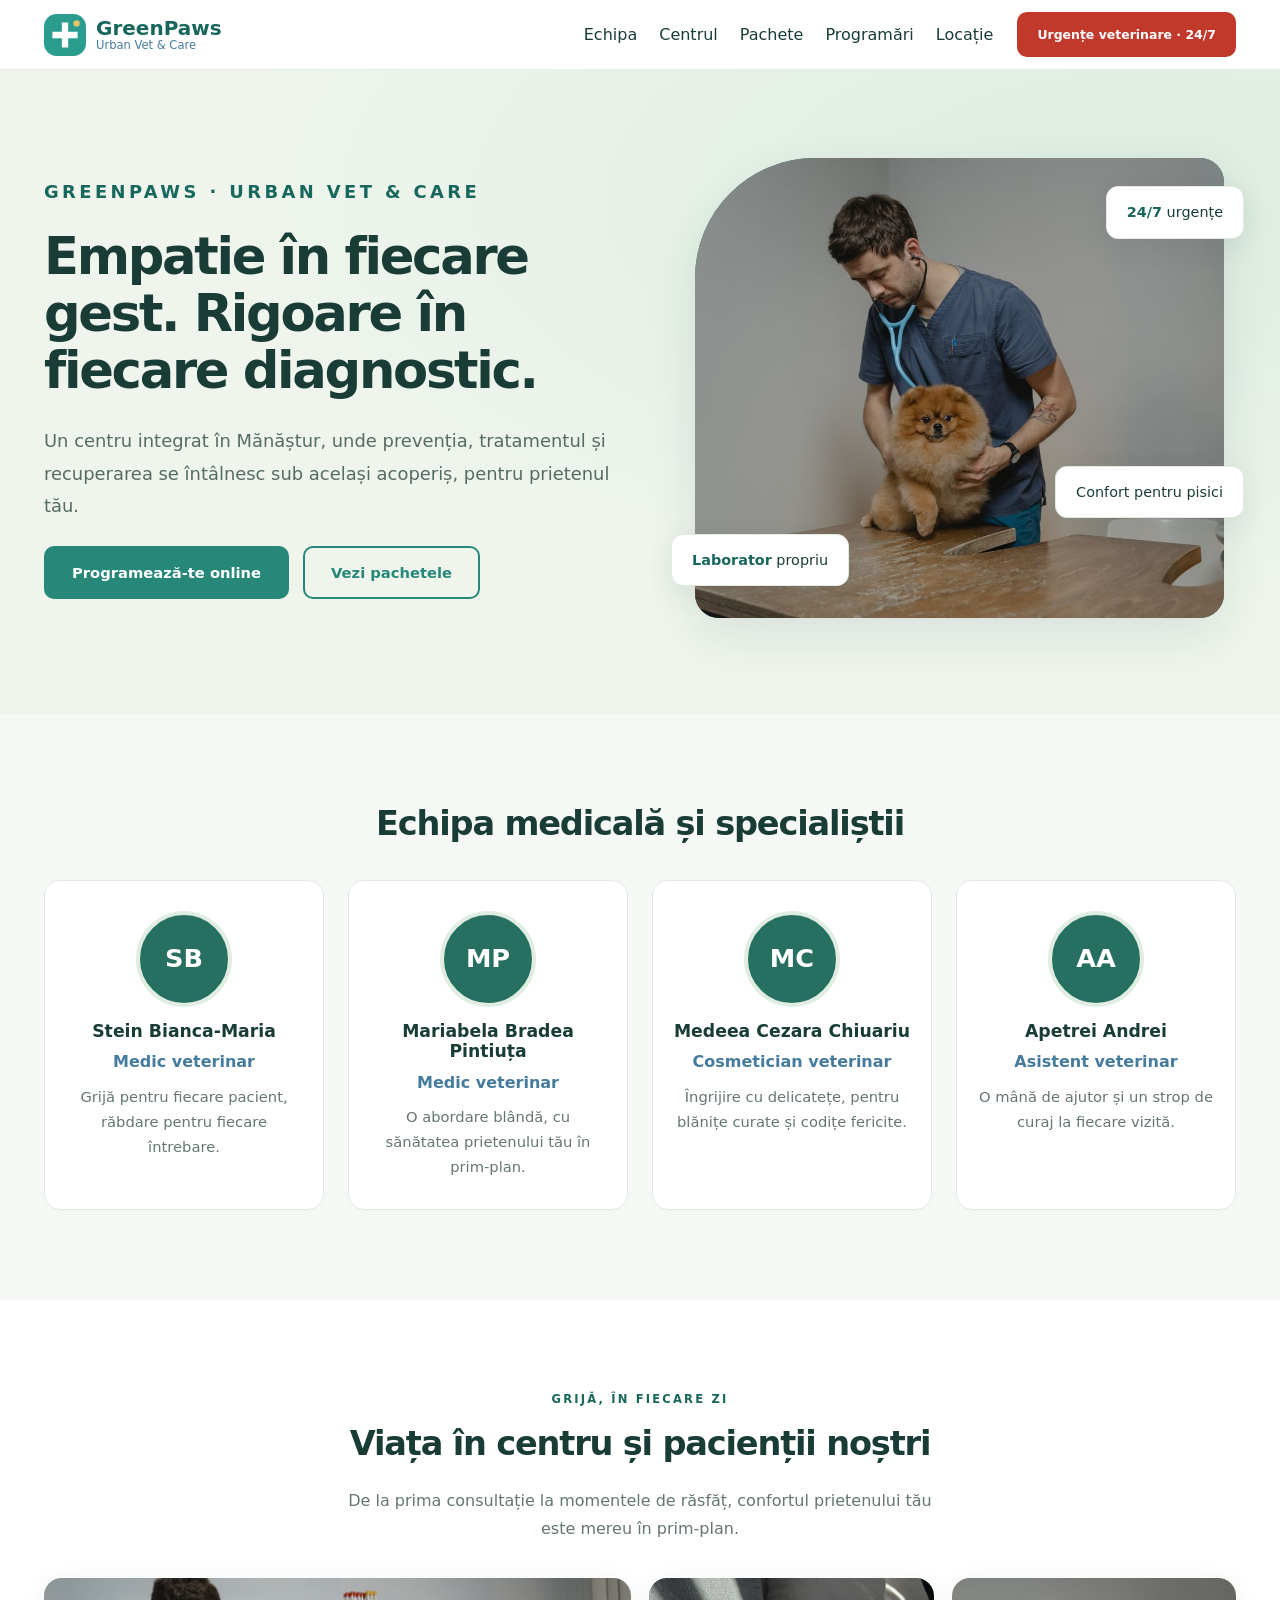
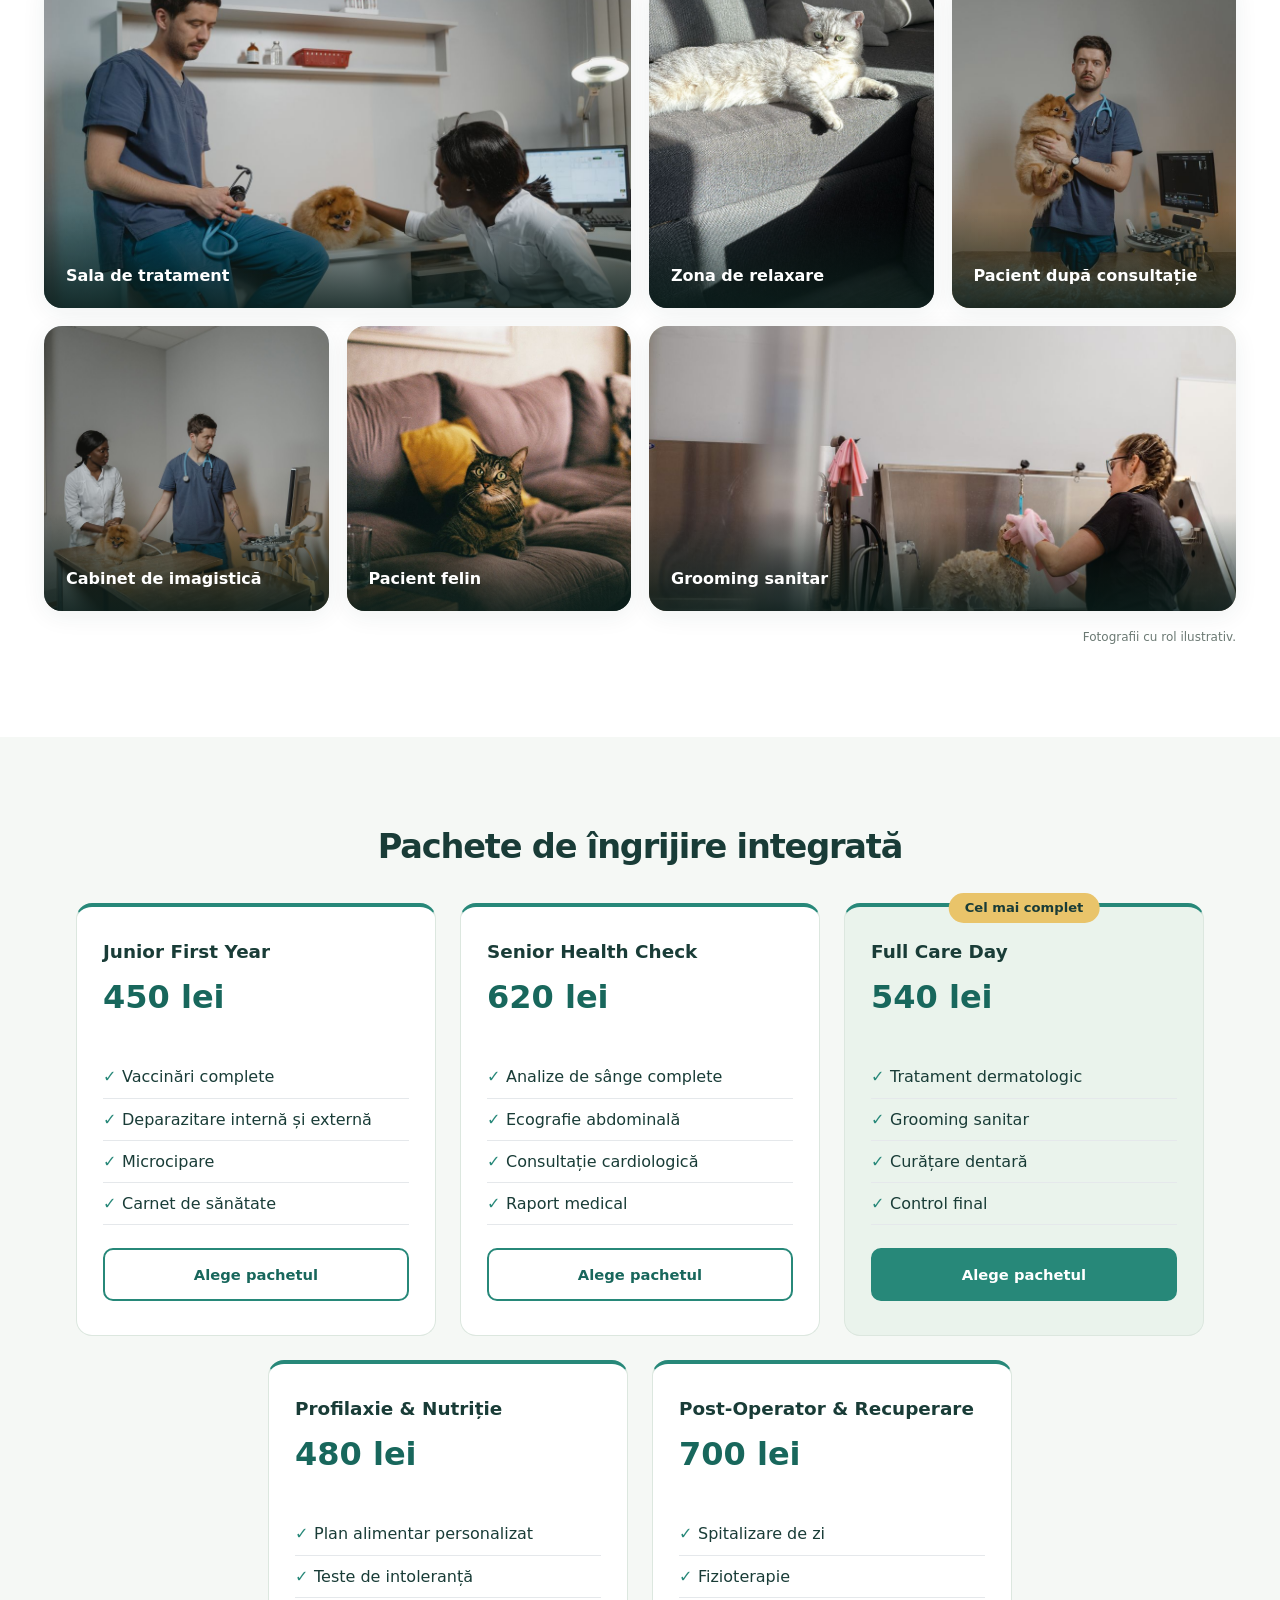
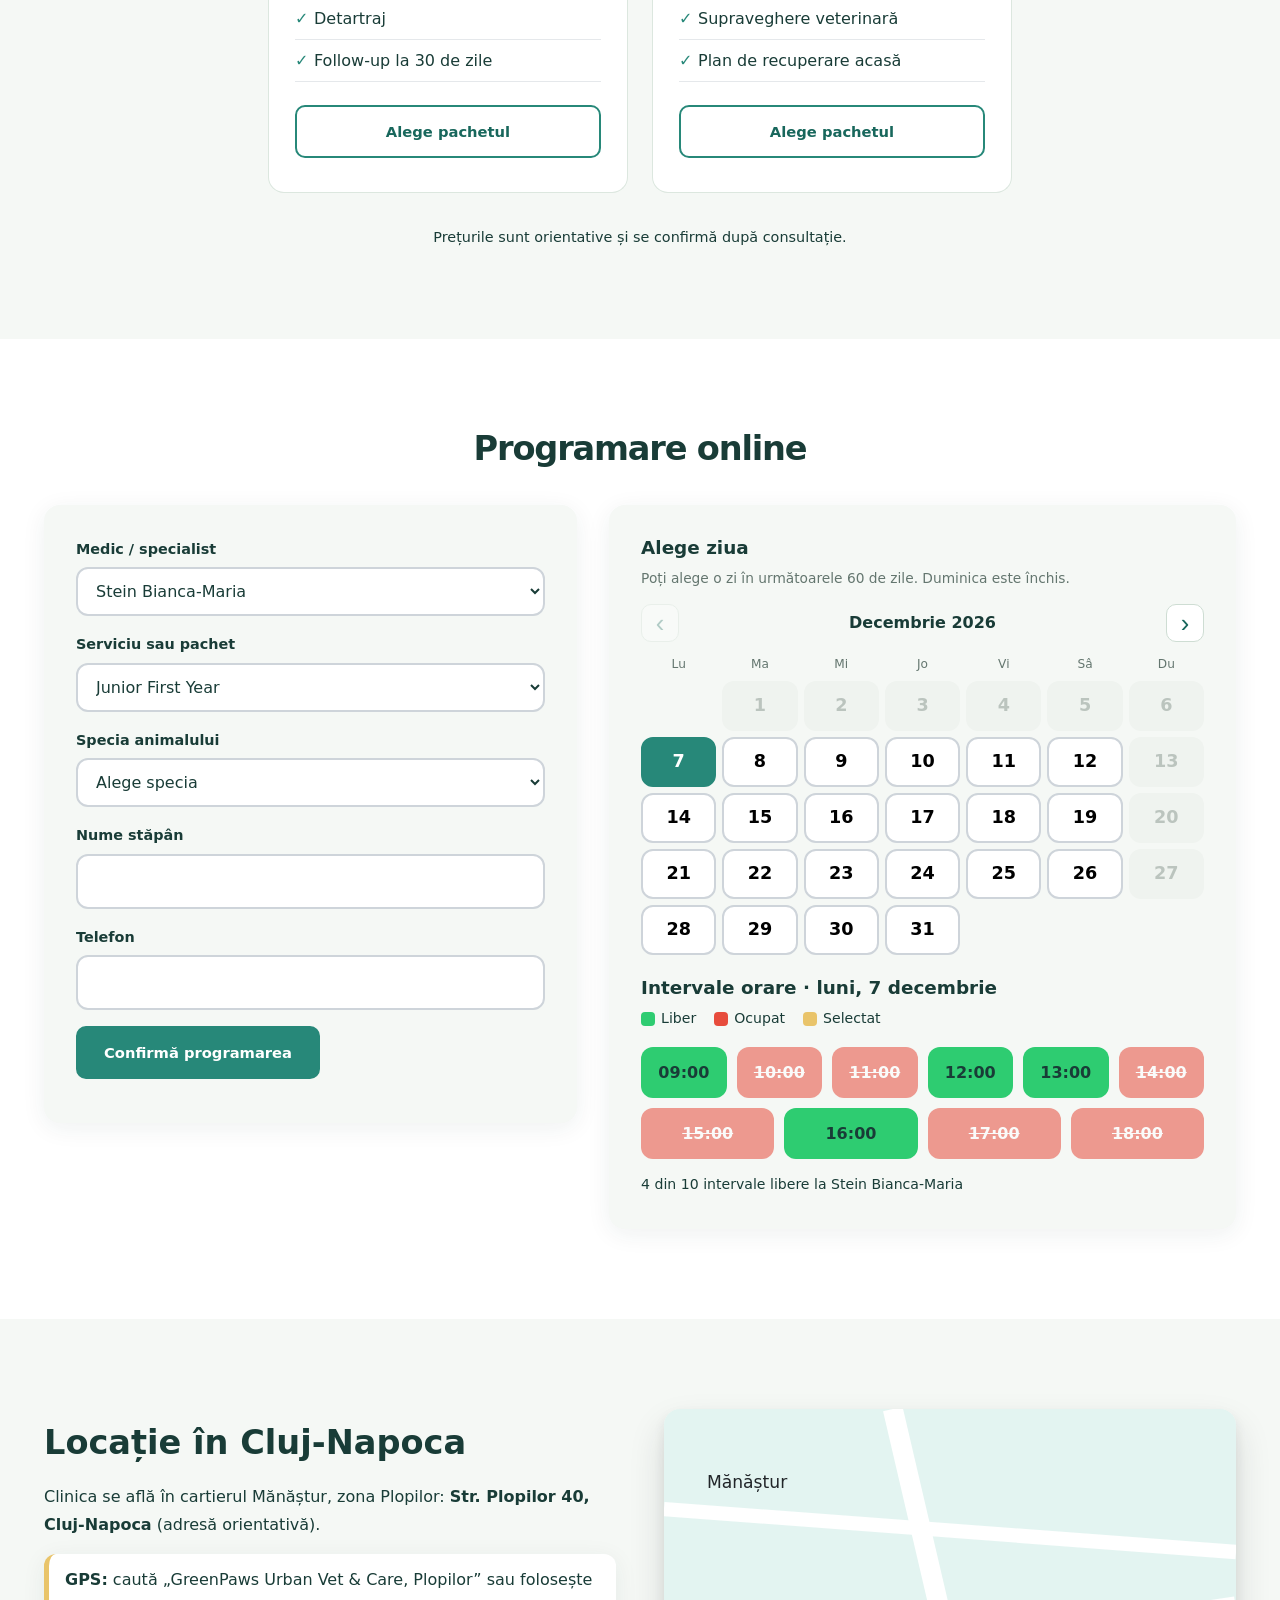
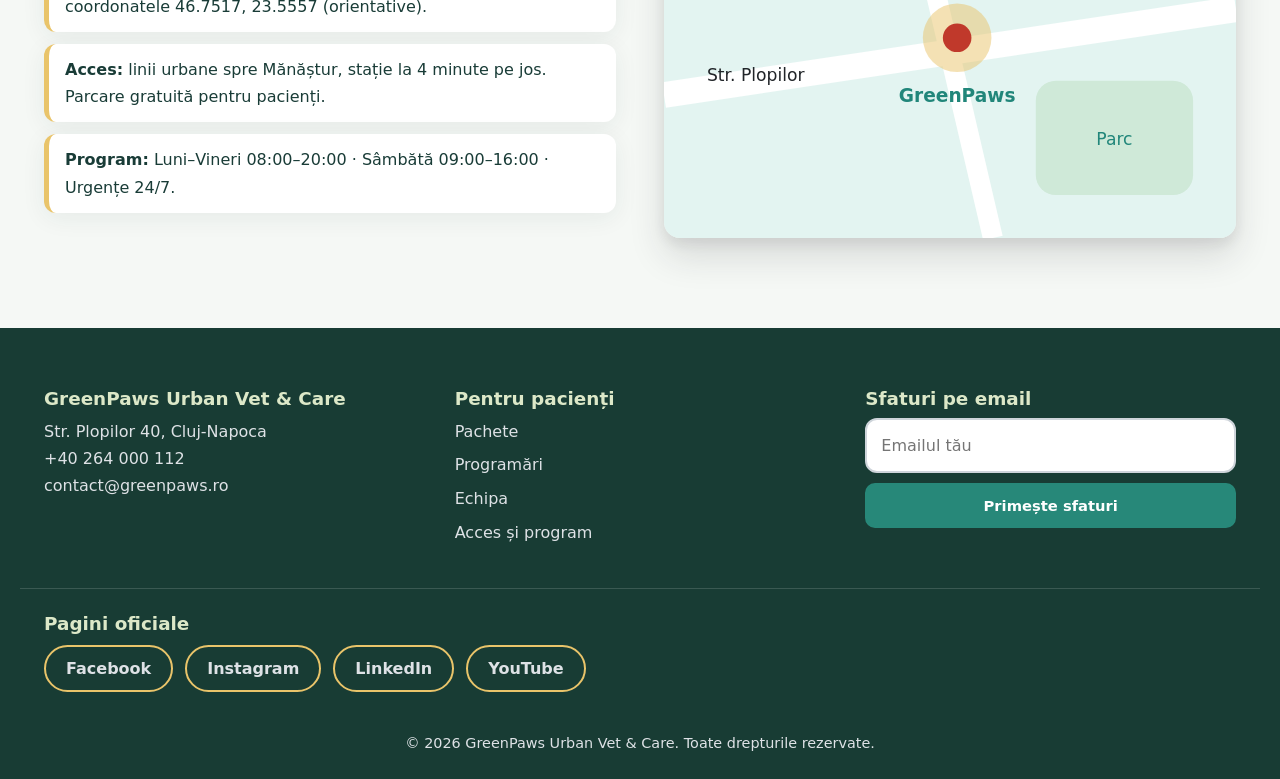
==== commit c74ae3ac: "Add files via upload" ====
--- a/index.html
+++ b/index.html
@@ -1,115 +1,248 @@
 <!DOCTYPE html>
 <html lang="ro">
 <head>
-  <meta charset="UTF-8">
-  <meta name="viewport" content="width=device-width, initial-scale=1">
-  <meta name="description" content="PetsForAll – petshop prietenos: hrană, accesorii, grooming și consultanță veterinară pentru toți prietenii tăi blănoși.">
-  <title>PetsForAll – Tot ce are nevoie prietenul tău</title>
-  <link rel="icon" href="data:image/svg+xml,%3Csvg xmlns='http://www.w3.org/2000/svg' viewBox='0 0 64 64'%3E%3Crect width='64' height='64' rx='16' fill='%232F855A'/%3E%3Cg fill='%23F6E05E'%3E%3Cellipse cx='32' cy='42' rx='13' ry='10.5'/%3E%3Cellipse cx='17' cy='29' rx='5.5' ry='7.5' transform='rotate(-18 17 29)'/%3E%3Cellipse cx='27' cy='20' rx='5.5' ry='8' transform='rotate(-6 27 20)'/%3E%3Cellipse cx='37' cy='20' rx='5.5' ry='8' transform='rotate(6 37 20)'/%3E%3Cellipse cx='47' cy='29' rx='5.5' ry='7.5' transform='rotate(18 47 29)'/%3E%3C/g%3E%3C/svg%3E" type="image/svg+xml">
-  <link rel="stylesheet" href="style.css">
+<meta charset="UTF-8">
+<meta name="viewport" content="width=device-width, initial-scale=1, viewport-fit=cover">
+<meta name="description" content="GreenPaws Urban Vet & Care – clinică veterinară și centru integrat de sănătate pentru animale în Cluj-Napoca, Mănăștur / Plopilor.">
+<title>GreenPaws Urban Vet &amp; Care – Cluj-Napoca</title>
+<link rel="icon" href="data:image/svg+xml,%3Csvg xmlns='http://www.w3.org/2000/svg' viewBox='0 0 64 64'%3E%3Crect width='64' height='64' rx='16' fill='%232A9D8F'/%3E%3Cpath d='M26 14h12v12h12v12H38v12H26V38H14V26h12z' fill='white'/%3E%3C/svg%3E">
+<link rel="stylesheet" href="style.css">
 </head>
 <body>
 
-  <header class="site-header">
-    <div class="container header-inner">
-      <a href="#acasa" class="logo">🐾 PetsForAll</a>
-      <nav aria-label="Navigare principală">
-        <ul class="nav-list">
-          <li><a href="#acasa">Acasă</a></li>
-          <li><a href="#despre">Despre noi</a></li>
-          <li><a href="#servicii">Servicii</a></li>
-          <li><a href="#contact" class="btn btn-small">Contact</a></li>
+<!-- ===== HEADER: NAVIGARE ȘI URGENȚE ===== -->
+<header class="site-header">
+  <div class="container header-inner">
+    <a href="#acasa" class="logo" aria-label="GreenPaws – pagina principală">
+      <svg class="logo-mark" viewBox="0 0 40 40" aria-hidden="true"><rect width="40" height="40" rx="12" fill="#2A9D8F"/><path d="M17 8h6v9h9v6h-9v9h-6v-9H8v-6h9z" fill="#fff"/><circle cx="31" cy="9" r="3" fill="#E9C46A"/></svg>
+      <span>GreenPaws<small>Urban Vet &amp; Care</small></span>
+    </a>
+    <button class="nav-toggle" aria-expanded="false" aria-controls="meniu" aria-label="Deschide meniul">☰</button>
+    <nav id="meniu" class="nav" aria-label="Navigare principală">
+      <ul class="nav-list">
+        <li><a href="#echipa">Echipa</a></li>
+        <li><a href="#centru">Centrul</a></li>
+        <li><a href="#pachete">Pachete</a></li>
+        <li><a href="#programare">Programări</a></li>
+        <li><a href="#locatie">Locație</a></li>
+      </ul>
+      <a href="tel:+40264000112" class="btn btn-urgent">Urgențe veterinare · 24/7</a>
+    </nav>
+  </div>
+</header>
+
+<main>
+  <!-- ===== HERO ===== -->
+  <section id="acasa" class="hero">
+    <div class="container hero-inner">
+      <div class="hero-text">
+        <p class="eyebrow">GREENPAWS · URBAN VET &amp; CARE</p><h1>Empatie în fiecare gest. Rigoare în fiecare diagnostic.</h1>
+        <p>Un centru integrat în Mănăștur, unde prevenția, tratamentul și recuperarea se întâlnesc sub același acoperiș, pentru prietenul tău.</p>
+        <div class="hero-actions">
+          <a href="#programare" class="btn">Programează-te online</a>
+          <a href="#pachete" class="btn btn-outline">Vezi pachetele</a>
+        </div>
+      </div>
+      <aside class="hero-visual" aria-label="Centrul pe scurt">
+        <div class="visual-main"><img src="img/hero.jpg" alt="Consultație veterinară pentru un câine de talie mică" fetchpriority="high" width="1200" height="800"></div>
+        <div class="float-card fc-1"><strong>24/7</strong> urgențe</div>
+        <div class="float-card fc-2"><strong>Laborator</strong> propriu</div>
+        <div class="float-card fc-3">Confort pentru pisici</div>
+      </aside>
+    </div>
+  </section>
+
+  <!-- ===== ECHIPA ===== -->
+  <section id="echipa" class="section">
+    <div class="container">
+      <h2 class="section-title">Echipa medicală și specialiștii</h2>
+      <div class="grid grid-4">
+        <article class="member"><div class="portrait"><span>SB</span></div><h3>Stein Bianca-Maria</h3><p class="spec">Medic veterinar</p><p>Grijă pentru fiecare pacient, răbdare pentru fiecare întrebare.</p></article>
+        <article class="member"><div class="portrait"><span>MP</span></div><h3>Mariabela Bradea Pintiuța</h3><p class="spec">Medic veterinar</p><p>O abordare blândă, cu sănătatea prietenului tău în prim-plan.</p></article>
+        <article class="member"><div class="portrait"><span>MC</span></div><h3>Medeea Cezara Chiuariu</h3><p class="spec">Cosmetician veterinar</p><p>Îngrijire cu delicatețe, pentru blănițe curate și codițe fericite.</p></article>
+        <article class="member"><div class="portrait"><span>AA</span></div><h3>Apetrei Andrei</h3><p class="spec">Asistent veterinar</p><p>O mână de ajutor și un strop de curaj la fiecare vizită.</p></article>
+      </div>
+    </div>
+  </section>
+
+  <!-- ===== VIAȚA ÎN CENTRU ===== -->
+  <section id="centru" class="section section-white">
+    <div class="container">
+      <p class="eyebrow centered">GRIJĂ, ÎN FIECARE ZI</p><h2 class="section-title">Viața în centru și pacienții noștri</h2>
+      <p class="section-intro">De la prima consultație la momentele de răsfăț, confortul prietenului tău este mereu în prim-plan.</p><div class="gallery">
+        <figure class="photo tall g1"><img src="img/centru-1.jpg" alt="Sala de tratament" loading="lazy" onerror="this.remove()"><figcaption>Sala de tratament</figcaption></figure>
+        <figure class="photo g2"><img src="img/centru-2.jpg" alt="Zona de relaxare" loading="lazy" onerror="this.remove()"><figcaption>Zona de relaxare</figcaption></figure>
+        <figure class="photo g3"><img src="img/centru-3.jpg" alt="Pacient după consultație" loading="lazy" onerror="this.remove()"><figcaption>Pacient după consultație</figcaption></figure>
+        <figure class="photo g4"><img src="img/centru-4.jpg" alt="Cabinet de imagistică" loading="lazy" onerror="this.remove()"><figcaption>Cabinet de imagistică</figcaption></figure>
+        <figure class="photo tall g5"><img src="img/centru-5.jpg" alt="Pacient felin" loading="lazy" onerror="this.remove()"><figcaption>Pacient felin</figcaption></figure>
+        <figure class="photo g6"><img src="img/centru-6.jpg" alt="Salon de grooming sanitar" loading="lazy" onerror="this.remove()"><figcaption>Grooming sanitar</figcaption></figure>
+      </div>
+      <p class="photo-note">Fotografii cu rol ilustrativ.</p>
+    </div>
+  </section>
+
+  <!-- ===== PACHETE ===== -->
+  <section id="pachete" class="section">
+    <div class="container">
+      <h2 class="section-title">Pachete de îngrijire integrată</h2>
+      <div class="packages" id="packages"></div>
+      <p class="note">Prețurile sunt orientative și se confirmă după consultație.</p>
+    </div>
+  </section>
+
+  <!-- ===== PROGRAMARE ===== -->
+  <section id="programare" class="section section-white">
+    <div class="container">
+      <h2 class="section-title">Programare online</h2>
+      <div class="booking">
+        <form class="booking-form" id="booking-form">
+          <div class="form-group"><label for="medic">Medic / specialist</label><select id="medic" required></select></div>
+          <div class="form-group"><label for="serviciu">Serviciu sau pachet</label><select id="serviciu" required></select></div>
+          <div class="form-group"><label for="specie">Specia animalului</label><select id="specie" required><option value="">Alege specia</option><option>Câine</option><option>Pisică</option><option>Iepure</option><option>Pasăre</option><option>Alta</option></select></div>
+          <div class="form-group"><label for="nume">Nume stăpân</label><input type="text" id="nume" autocomplete="name" required></div>
+          <div class="form-group"><label for="tel">Telefon</label><input type="tel" id="tel" autocomplete="tel" inputmode="numeric" pattern="[0-9]+" title="Introdu doar cifre, fără spații sau alte caractere." required></div>
+          <button type="submit" class="btn">Confirmă programarea</button>
+          <p class="form-status" id="form-status" role="status" aria-live="polite"></p>
+        </form>
+        <div class="slots-panel">
+          <h3>Alege ziua</h3>
+          <p class="calendar-help">Poți alege o zi în următoarele 60 de zile. Duminica este închis.</p>
+          <div class="calendar-nav"><button type="button" id="prev-month" aria-label="Luna precedentă">‹</button><strong id="calendar-month" aria-live="polite"></strong><button type="button" id="next-month" aria-label="Luna următoare">›</button></div>
+          <div class="weekdays" aria-hidden="true"><span>Lu</span><span>Ma</span><span>Mi</span><span>Jo</span><span>Vi</span><span>Sâ</span><span>Du</span></div>
+          <div class="days" id="days" role="group" aria-label="Zile disponibile"></div>
+          <h3>Intervale orare · <span id="slots-day">–</span></h3>
+          <ul class="legend"><li><i class="sw free"></i>Liber</li><li><i class="sw busy"></i>Ocupat</li><li><i class="sw sel"></i>Selectat</li></ul>
+          <div class="slots" id="slots" role="group" aria-label="Intervale orare"></div>
+          <p class="bar-label" id="bar-label"></p>
+        </div>
+      </div>
+    </div>
+  </section>
+
+  <!-- ===== LOCAȚIE ===== -->
+  <section id="locatie" class="section">
+    <div class="container location">
+      <div class="location-info">
+        <h2>Locație în Cluj-Napoca</h2>
+        <p>Clinica se află în cartierul Mănăștur, zona Plopilor: <strong>Str. Plopilor 40, Cluj-Napoca</strong> (adresă orientativă).</p>
+        <ul class="facts">
+          <li><strong>GPS:</strong> caută „GreenPaws Urban Vet &amp; Care, Plopilor” sau folosește coordonatele 46.7517, 23.5557 (orientative).</li>
+          <li><strong>Acces:</strong> linii urbane spre Mănăștur, stație la 4 minute pe jos. Parcare gratuită pentru pacienți.</li>
+          <li><strong>Program:</strong> Luni–Vineri 08:00–20:00 · Sâmbătă 09:00–16:00 · Urgențe 24/7.</li>
         </ul>
-      </nav>
-    </div>
-  </header>
-
-  <main>
-    <section id="acasa" class="hero">
-      <div class="container hero-inner">
-        <div class="hero-text">
-          <h1>Fericirea poarta un chip pufos</h1>
-          <p>La PetsForAll găsești hrană bună, accesorii practice și oameni care iubesc animalele la fel de mult ca tine.</p>
-          <div class="hero-actions">
-            <a href="#servicii" class="btn">Vezi serviciile</a>
-            <a href="#contact" class="btn btn-outline">Scrie-ne</a>
-          </div>
-        </div>
-        <div class="hero-image">
-          <img src="https://www.zooplus.ro/ghid/wp-content/uploads/2021/04/Convietuirea-intre-caine-si-pisica-in-aceeasi-casa.webp" alt="Ilustrație cu un câine și o pisică fericiți, prieteni" width="480" height="400">
-        </div>
-      </div>
-    </section>
-
-    <section id="despre" class="section">
-      <div class="container about-inner">
-        <div class="about-text">
-          <h2>Despre noi</h2>
-          <p>PetsForAll a pornit dintr-o idee simplă: animalele de companie sunt parte din familie și merită îngrijire pe măsură. Suntem un petshop de cartier, cu o echipă care își cunoaște clienții pe nume — și animalele lor, pe poreclă.</p>
-          <p>Alegem produse sigure, ne luăm timp să te sfătuim și te ajutăm să găsești exact ce i se potrivește prietenului tău, fie că e câine, pisică, iepuraș sau papagal.</p>
-        </div>
-        <ul class="about-facts">
-          <li><strong>Produse verificate</strong> de la furnizori de încredere</li>
-          <li><strong>Sfaturi oneste</strong> din partea unei echipe pasionate</li>
-          <li><strong>Prețuri corecte</strong> pentru toate buzunarele</li>
-        </ul>
-      </div>
-    </section>
-
-    <section id="servicii" class="section section-alt">
-      <div class="container">
-        <h2 class="section-title">Serviciile noastre</h2>
-        <div class="cards">
-          <article class="card">
-            <div class="card-icon icon-green" aria-hidden="true">🦴</div>
-            <h3>Hrană și accesorii</h3>
-            <p>Hrană uscată și umedă, recompense, jucării, lese, zgărzi și paturi pentru orice talie și vârstă.</p>
-          </article>
-          <article class="card">
-            <div class="card-icon icon-blue" aria-hidden="true">🛁</div>
-            <h3>Îngrijire</h3>
-            <p>Baie, tuns, periat și îngrijirea ghearelor, într-un spațiu liniștit în care animalul tău se simte în siguranță.</p>
-          </article>
-          <article class="card">
-            <div class="card-icon icon-yellow" aria-hidden="true">🩺</div>
-            <h3>Consultanță veterinară</h3>
-            <p>Răspunsuri la întrebările tale despre alimentație, comportament și sănătate, de la medici veterinari parteneri.</p>
-          </article>
-        </div>
-      </div>
-    </section>
-
-    <section id="contact" class="section">
-      <div class="container contact-inner">
-        <div class="contact-info">
-          <h2>Contact</h2>
-          <p>Ai o întrebare sau vrei să programezi o vizită? Completează formularul și revenim cât mai repede.</p>
-        </div>
-        <form class="contact-form" action="#" method="post">
-          <div class="form-group">
-            <label for="nume">Nume</label>
-            <input type="text" id="nume" name="nume" autocomplete="name" required>
-          </div>
-          <div class="form-group">
-            <label for="email">Email</label>
-            <input type="email" id="email" name="email" autocomplete="email" required>
-          </div>
-          <div class="form-group">
-            <label for="mesaj">Mesaj</label>
-            <textarea id="mesaj" name="mesaj" rows="5" required></textarea>
-          </div>
-          <button type="submit" class="btn">Trimite mesajul</button>
-        </form>
-      </div>
-    </section>
-  </main>
-
-  <footer class="site-footer">
-    <div class="container footer-inner">
-      <p>&copy; 2026 PetsForAll. Toate drepturile rezervate.</p>
-      <p>Program: Luni–Sâmbătă, 09:00–19:00</p>
-    </div>
-  </footer>
-
+      </div>
+      <aside class="map" aria-label="Hartă schematică">
+        <svg viewBox="0 0 400 300" role="img" aria-label="Hartă schematică Mănăștur / Plopilor">
+          <rect width="400" height="300" fill="#E3F4F1"/>
+          <path d="M0 200 L400 140" stroke="#fff" stroke-width="18"/><path d="M160 0 L230 300" stroke="#fff" stroke-width="14"/><path d="M0 70 L400 100" stroke="#fff" stroke-width="10"/>
+          <rect x="260" y="190" width="110" height="80" rx="14" fill="#cfe9d8"/><text x="315" y="235" text-anchor="middle" font-size="12" fill="#21867A">Parc</text>
+          <text x="30" y="190" font-size="12" fill="#212529">Str. Plopilor</text><text x="30" y="55" font-size="12" fill="#212529">Mănăștur</text>
+          <circle cx="205" cy="160" r="24" fill="#E9C46A" opacity=".5"/><circle cx="205" cy="160" r="10" fill="#C0392B"/>
+          <text x="205" y="205" text-anchor="middle" font-size="13" font-weight="700" fill="#21867A">GreenPaws</text>
+        </svg>
+      </aside>
+    </div>
+  </section>
+</main>
+
+<!-- ===== FOOTER ===== -->
+<footer class="site-footer">
+  <div class="container footer-grid">
+    <div><h3>GreenPaws Urban Vet &amp; Care</h3><p>Str. Plopilor 40, Cluj-Napoca<br>+40 264 000 112<br>contact@greenpaws.ro</p></div>
+    <div><h3>Pentru pacienți</h3><ul><li><a href="#pachete">Pachete</a></li><li><a href="#programare">Programări</a></li><li><a href="#echipa">Echipa</a></li><li><a href="#locatie">Acces și program</a></li></ul></div>
+    <div><h3>Sfaturi pe email</h3>
+      <form class="newsletter" id="newsletter"><label for="nl" class="sr-only">Email</label><input type="email" id="nl" placeholder="Emailul tău" required><button class="btn btn-small" type="submit">Primește sfaturi</button></form>
+      <p class="form-status light" id="nl-status" role="status"></p></div>
+  </div>
+  <div class="container social-hub">
+    <h3>Pagini oficiale</h3>
+    <ul class="social"><li><a href="#">Facebook</a></li><li><a href="#">Instagram</a></li><li><a href="#">LinkedIn</a></li><li><a href="#">YouTube</a></li></ul>
+  </div>
+  <p class="copyright">&copy; 2026 GreenPaws Urban Vet &amp; Care. Toate drepturile rezervate.</p>
+</footer>
+
+<script>
+/* ===== Date ===== */
+const PKGS=[
+ {n:'Junior First Year',p:450,i:['Vaccinări complete','Deparazitare internă și externă','Microcipare','Carnet de sănătate']},
+ {n:'Senior Health Check',p:620,i:['Analize de sânge complete','Ecografie abdominală','Consultație cardiologică','Raport medical']},
+ {n:'Full Care Day',p:540,i:['Tratament dermatologic','Grooming sanitar','Curățare dentară','Control final'],top:true},
+ {n:'Profilaxie & Nutriție',p:480,i:['Plan alimentar personalizat','Teste de intoleranță','Detartraj','Follow-up la 30 de zile']},
+ {n:'Post-Operator & Recuperare',p:700,i:['Spitalizare de zi','Fizioterapie','Supraveghere veterinară','Plan de recuperare acasă']}
+];
+const DOCS=['Stein Bianca-Maria','Mariabela Bradea Pintiuța','Medeea Cezara Chiuariu','Apetrei Andrei'];
+const HOURS=['09:00','10:00','11:00','12:00','13:00','14:00','15:00','16:00','17:00','18:00'];
+const $=s=>document.querySelector(s);
+
+/* ===== Pachete și selecturi ===== */
+$('#packages').innerHTML=PKGS.map(p=>`<article class="pkg${p.top?' top':''}">${p.top?'<span class="badge">Cel mai complet</span>':''}<h3>${p.n}</h3><p class="price">${p.p} lei</p><ul>${p.i.map(x=>`<li>${x}</li>`).join('')}</ul><button class="btn ${p.top?'':'btn-outline-dark'}" data-pkg="${p.n}">Alege pachetul</button></article>`).join('');
+$('#medic').innerHTML=DOCS.map(d=>`<option>${d}</option>`).join('');
+$('#serviciu').innerHTML='<optgroup label="Pachete">'+PKGS.map(p=>`<option>${p.n}</option>`).join('')+'</optgroup><optgroup label="Servicii"><option>Consultație generală</option><option>Vaccinare</option><option>Ecografie</option><option>Analize de laborator</option></optgroup>';
+$('#packages').addEventListener('click',e=>{const b=e.target.closest('[data-pkg]');if(!b)return;$('#serviciu').value=b.dataset.pkg;$('#programare').scrollIntoView({behavior:'smooth'})});
+
+/* ===== Calendar și sloturi ===== */
+const taken=new Set();let day=null,sel=null;
+const iso=d=>`${d.getFullYear()}-${String(d.getMonth()+1).padStart(2,'0')}-${String(d.getDate()).padStart(2,'0')}`;
+const today=new Date();today.setHours(0,0,0,0);
+const lastDay=new Date(today);lastDay.setDate(lastDay.getDate()+60);
+const firstDay=new Date(today);if(firstDay.getDay()===0)firstDay.setDate(firstDay.getDate()+1);
+day=iso(firstDay);
+let calendarMonth=new Date(firstDay.getFullYear(),firstDay.getMonth(),1);
+function renderCalendar(){
+  $('#calendar-month').textContent=calendarMonth.toLocaleDateString('ro-RO',{month:'long',year:'numeric'});
+  const year=calendarMonth.getFullYear(),month=calendarMonth.getMonth();
+  const offset=(calendarMonth.getDay()+6)%7;
+  let cells='<span aria-hidden="true"></span>'.repeat(offset);
+  for(let n=1;n<=new Date(year,month+1,0).getDate();n++){
+    const date=new Date(year,month,n),key=iso(date);
+    const disabled=date<today||date>lastDay||date.getDay()===0;
+    cells+=`<button type="button" class="day${key===day?' on':''}" data-d="${key}" aria-pressed="${key===day}" aria-label="${date.toLocaleDateString('ro-RO',{weekday:'long',day:'numeric',month:'long',year:'numeric'})}" ${disabled?'disabled':''}><b>${n}</b></button>`;
+  }
+  $('#days').innerHTML=cells;
+  $('#prev-month').disabled=year===today.getFullYear()&&month===today.getMonth();
+  $('#next-month').disabled=year===lastDay.getFullYear()&&month===lastDay.getMonth();
+}
+$('#prev-month').addEventListener('click',()=>{calendarMonth.setMonth(calendarMonth.getMonth()-1);renderCalendar()});
+$('#next-month').addEventListener('click',()=>{calendarMonth.setMonth(calendarMonth.getMonth()+1);renderCalendar()});
+renderCalendar();
+function busy(doc,date,h){let s=0;for(const c of doc+date+h)s=(s*31+c.charCodeAt(0))>>>0;s=(s*1103515245+12345)>>>0;return (s>>>16)%100<40||taken.has(doc+date+h)}
+function render(){
+  sel=null;const doc=$('#medic').value;
+  $('#slots-day').textContent=new Date(day+'T12:00').toLocaleDateString('ro-RO',{weekday:'long',day:'numeric',month:'long'});
+  let free=0;
+  $('#slots').innerHTML=HOURS.map(h=>{const b=busy(doc,day,h);if(!b)free++;return b?`<button type="button" class="slot busy" disabled aria-label="${h} ocupat">${h}</button>`:`<button type="button" class="slot free" data-h="${h}" aria-pressed="false">${h}</button>`}).join('');
+  $('#bar-label').textContent=`${free} din ${HOURS.length} intervale libere la ${doc}`;
+}
+$('#days').addEventListener('click',e=>{const b=e.target.closest('.day');if(!b||b.disabled)return;day=b.dataset.d;renderCalendar();render()});
+$('#medic').addEventListener('change',render);
+$('#slots').addEventListener('click',e=>{const b=e.target.closest('.slot.free');if(!b)return;document.querySelectorAll('.slot.sel').forEach(x=>{x.classList.remove('sel');x.setAttribute('aria-pressed','false')});b.classList.add('sel');b.setAttribute('aria-pressed','true');sel=b.dataset.h});
+$('#booking-form').addEventListener('submit',e=>{
+  e.preventDefault();const st=$('#form-status');
+  if(!sel){st.textContent='Alege un interval orar liber.';st.className='form-status err';return}
+  taken.add($('#medic').value+day+sel);
+  st.className='form-status';st.textContent=`Programare înregistrată: ${$('#serviciu').value}, ${day}, ora ${sel}, ${$('#medic').value}. Te sunăm pentru confirmare.`;
+  render();
+});
+render();
+/* Cifre inclusiv la lipire și sunetele MP3 incluse local. */
+$('#tel').addEventListener('input',e=>{e.target.value=e.target.value.replace(/[^0-9]/g,'')});
+const animalSounds={
+  'Câine':new Audio('audio/caine.mp3'),
+  'Pisică':new Audio('audio/pisica.mp3')
+};
+Object.values(animalSounds).forEach(sound=>{sound.preload='auto';sound.volume=.65});
+function playAnimal(species){
+  Object.values(animalSounds).forEach(sound=>{sound.pause();sound.currentTime=0});
+  const sound=animalSounds[species];
+  if(sound)sound.play().catch(()=>{/* Formularul rămâne disponibil dacă sunetul este blocat. */});
+}
+$('#specie').addEventListener('change',e=>playAnimal(e.target.value));
+$('#newsletter').addEventListener('submit',e=>{e.preventDefault();$('#nl-status').textContent='Mulțumim! Te vei abona la sfaturile noastre.';e.target.reset()});
+
+/* ===== Meniu mobil ===== */
+const t=$('.nav-toggle'),n=$('#meniu');
+t.addEventListener('click',()=>{const o=n.classList.toggle('open');t.setAttribute('aria-expanded',o)});
+n.addEventListener('click',e=>{if(e.target.tagName==='A'){n.classList.remove('open');t.setAttribute('aria-expanded',false)}});
+</script>
 </body>
 </html>
--- a/style.css
+++ b/style.css
@@ -1,176 +1,175 @@
-/* ---------- Variabile și reset ---------- */
-:root {
-  --green: #2F855A;
-  --green-dark: #276749;
-  --blue: #4299E1;
-  --yellow: #F6E05E;
-  --cream: #F7FAFC;
-  --text: #1A202C;
-  --white: #FFFFFF;
-  --radius: 16px;
-  --shadow: 0 4px 14px rgba(26, 32, 44, 0.08);
+/* ========== Reset și variabile ========== */
+*,*::before,*::after{box-sizing:border-box;margin:0;padding:0}
+:root{
+  --teal:#2A9D8F;--teal-dark:#21867A;--blue:#457B9D;--yellow:#E9C46A;
+  --free:#2ECC71;--busy:#E74C3C;--bg:#F8F9FA;--white:#fff;--text:#212529;--red:#C0392B;
+  --radius:16px;--radius-sm:12px;
+  --shadow:0 2px 6px rgba(33,37,41,.06),0 8px 20px rgba(33,37,41,.08);
+  --shadow-lg:0 6px 12px rgba(33,37,41,.08),0 18px 36px rgba(33,37,41,.14);
 }
+html{scroll-behavior:smooth;scroll-padding-top:90px}
+body{font-family:system-ui,-apple-system,'Segoe UI',Roboto,sans-serif;line-height:1.7;color:var(--text);background:var(--bg)}
+ul{list-style:none}a{color:inherit;text-decoration:none}
+h1,h2,h3{font-weight:700;line-height:1.2}
+p{margin-bottom:1em}
+:focus-visible{outline:3px solid var(--yellow);outline-offset:3px;box-shadow:0 0 0 6px rgba(42,157,143,.35)}
+.sr-only{position:absolute;width:1px;height:1px;overflow:hidden;clip:rect(0 0 0 0)}
+.container{width:100%;max-width:1160px;margin:0 auto;padding:0 24px}
+.section{padding:88px 0}.section-white{background:var(--white)}
+.section-title,h2{font-size:2.1rem;margin-bottom:.6em}.section-title{text-align:center;margin-bottom:2.2rem}
+h3{font-size:1.15rem;margin-bottom:.4em}
+.grid{display:flex;flex-wrap:wrap;gap:24px}.grid-4>*{flex:1 1 230px}
+.note{text-align:center;font-size:.9rem;margin:2rem 0 0}.hint{text-align:center;font-size:.85rem;margin:1.5rem 0 0}
 
-*, *::before, *::after { box-sizing: border-box; }
+/* ========== Butoane ========== */
+.btn{display:inline-block;padding:12px 26px;font:inherit;font-weight:600;color:var(--white);background:var(--teal);border:2px solid var(--teal);border-radius:999px;cursor:pointer;text-align:center;transition:transform .25s,box-shadow .25s,background .25s,color .25s}
+.btn:hover{background:var(--teal-dark);border-color:var(--teal-dark);transform:translateY(-3px);box-shadow:var(--shadow-lg)}
+.btn-outline{background:transparent;color:var(--teal)}.btn-outline:hover{color:var(--white)}
+.btn-outline-dark{background:transparent;color:var(--teal-dark)}.btn-outline-dark:hover{color:var(--white)}
+.btn-small{padding:8px 18px;font-size:.9rem}
+.btn-urgent{background:var(--red);border-color:var(--red);padding:10px 18px;font-size:.9rem}
+.btn-urgent:hover{background:#A93226;border-color:#A93226}
 
-html { scroll-behavior: smooth; scroll-padding-top: 80px; }
+/* ========== Header ========== */
+.site-header{position:sticky;top:0;z-index:50;background:var(--white);box-shadow:var(--shadow)}
+.header-inner{display:flex;align-items:center;justify-content:space-between;gap:16px;padding-top:12px;padding-bottom:12px;position:relative}
+.logo{display:flex;align-items:center;gap:10px;font-weight:700;font-size:1.25rem;color:var(--teal-dark)}
+.logo span{display:flex;flex-direction:column;line-height:1.1}.logo small{font-size:.72rem;font-weight:500;color:var(--blue)}
+.logo-mark{width:42px;height:42px}
+.nav{display:flex;align-items:center;gap:24px}.nav-list{display:flex;gap:22px}
+.nav-list a{font-weight:500;padding:4px 0;background:linear-gradient(var(--teal),var(--teal)) 0 100%/0 3px no-repeat;transition:background-size .3s,color .3s}
+.nav-list a:hover{color:var(--teal-dark);background-size:100% 3px}
+.nav-toggle{display:none;font-size:1.6rem;background:none;border:0;color:var(--teal-dark);cursor:pointer}
 
-body {
-  margin: 0;
-  font-family: 'Poppins', system-ui, -apple-system, 'Segoe UI', Roboto, sans-serif;
-  line-height: 1.65;
-  color: var(--text);
-  background: var(--cream);
+/* ========== Hero ========== */
+.hero{padding:80px 0;background:linear-gradient(135deg,#E3F4F1,#EAF2F8)}
+.hero-inner{display:flex;align-items:center;gap:56px}.hero-text{flex:1.1}
+.hero h1{font-size:2.9rem;color:var(--teal-dark);margin-bottom:.5em}
+.hero-text p{font-size:1.12rem;max-width:50ch}
+.hero-actions{display:flex;flex-wrap:wrap;gap:14px;margin-top:1.5rem}
+.hero-visual{flex:1;position:relative;min-height:380px}
+.visual-main{position:absolute;inset:20px 30px 30px 20px;background:var(--teal);border-radius:28px;overflow:hidden;display:flex;align-items:center;justify-content:center;font-size:8rem;box-shadow:var(--shadow-lg)}
+.visual-main img{position:absolute;inset:0;width:100%;height:100%;object-fit:cover}
+.float-card{position:absolute;background:var(--white);padding:10px 18px;border-radius:var(--radius-sm);box-shadow:var(--shadow-lg);font-size:.9rem}
+.float-card strong{color:var(--teal-dark)}
+.fc-1{top:0;right:0;border-left:5px solid var(--red)}.fc-2{bottom:0;left:0;border-left:5px solid var(--yellow)}.fc-3{bottom:60px;right:-8px;border-left:5px solid var(--blue)}
+
+/* ========== Echipa ========== */
+.member{background:var(--white);padding:30px 22px;border-radius:var(--radius);box-shadow:var(--shadow);text-align:center;transition:transform .3s,box-shadow .3s}
+.member:hover,.pkg:hover{transform:translateY(-8px);box-shadow:var(--shadow-lg)}
+.portrait{position:relative;overflow:hidden;width:96px;height:96px;margin:0 auto 14px;border-radius:50%;background:var(--teal);color:var(--white);font-weight:700;font-size:1.6rem;display:flex;align-items:center;justify-content:center;border:4px solid var(--yellow)}
+.portrait img{position:absolute;inset:0;width:100%;height:100%;object-fit:cover}
+.spec{color:var(--blue);font-weight:600;margin-bottom:.5em}.member p:last-child{margin:0;font-size:.92rem}
+
+/* ========== Galerie ========== */
+.gallery{display:flex;flex-wrap:wrap;gap:16px}
+.photo{position:relative;flex:1 1 220px;min-height:200px;border-radius:var(--radius);overflow:hidden;display:flex;align-items:center;justify-content:center;font-size:4.2rem;box-shadow:var(--shadow);transition:transform .3s,box-shadow .3s}
+.photo.tall{min-height:300px;flex-grow:1.4}
+.photo:hover{transform:translateY(-8px);box-shadow:var(--shadow-lg)}
+.photo img{position:absolute;inset:0;width:100%;height:100%;object-fit:cover}
+.g1{background:#cfe9e5}.g2{background:#EAF2F8}.g3{background:#fbefc9}.g4{background:#dfe9f5}.g5{background:#e3f4f1}.g6{background:#f3ecd2}
+.photo figcaption{position:absolute;left:0;right:0;bottom:0;z-index:1;padding:10px 16px;font-size:.9rem;font-weight:500;color:var(--white);background:linear-gradient(transparent,rgba(33,37,41,.75))}
+
+/* ========== Pachete ========== */
+.packages{display:flex;flex-wrap:wrap;gap:24px;justify-content:center}
+.pkg{position:relative;flex:1 1 300px;max-width:360px;display:flex;flex-direction:column;background:var(--white);border-top:6px solid var(--blue);border-radius:var(--radius);padding:34px 26px;box-shadow:var(--shadow);transition:transform .3s,box-shadow .3s}
+.pkg.top{border-top-color:var(--teal)}
+.badge{position:absolute;top:-14px;left:50%;transform:translateX(-50%);background:var(--yellow);font-weight:600;font-size:.82rem;padding:4px 16px;border-radius:999px;white-space:nowrap}
+.price{font-size:2rem;font-weight:700;color:var(--teal-dark)}
+.pkg ul{flex:1;margin-bottom:1.4rem}.pkg li{padding:7px 0;border-bottom:1px solid #E5E8EB}
+.pkg li::before{content:"✓ ";color:var(--teal);font-weight:700}
+
+/* ========== Programare ========== */
+.booking{display:flex;gap:32px;align-items:flex-start}
+.booking-form,.slots-panel{background:var(--bg);padding:32px;border-radius:var(--radius);box-shadow:var(--shadow)}
+.booking-form{flex:1}.slots-panel{flex:1.2}
+.form-group{display:flex;flex-direction:column;gap:6px;margin-bottom:16px}.form-group label{font-weight:600;font-size:.9rem}
+input,select{width:100%;font:inherit;color:var(--text);background:var(--white);padding:12px 14px;border:2px solid #CED4DA;border-radius:var(--radius-sm)}
+input:focus-visible,select:focus-visible{border-color:var(--teal)}
+.form-status{margin:12px 0 0;font-weight:600;color:var(--teal-dark)}.form-status.err{color:var(--busy)}.form-status.light{color:var(--yellow)}
+.days{display:flex;flex-wrap:wrap;gap:8px;margin:.4rem 0 1.4rem}
+.day{flex:1 1 56px;display:flex;flex-direction:column;align-items:center;font:inherit;font-size:.8rem;padding:8px 0;background:var(--white);border:2px solid #CED4DA;border-radius:var(--radius-sm);cursor:pointer;text-transform:capitalize;transition:transform .2s,border-color .2s}
+.day b{font-size:1.1rem}.day:hover{transform:translateY(-3px)}
+.day.on{background:var(--teal);color:var(--white);border-color:var(--teal)}
+.legend{display:flex;gap:18px;font-size:.88rem;margin:.5rem 0 1rem}.legend li{display:flex;align-items:center;gap:6px}
+.sw{width:14px;height:14px;border-radius:4px;display:inline-block}.sw.free{background:var(--free)}.sw.busy{background:var(--busy)}.sw.sel{background:var(--yellow)}
+.slots{display:flex;flex-wrap:wrap;gap:10px}
+.slot{flex:1 1 76px;font:inherit;font-weight:600;padding:10px 0;border-radius:var(--radius-sm);border:2px solid transparent;color:var(--text);cursor:pointer;transition:transform .2s,box-shadow .2s}
+.slot.free{background:var(--free)}.slot.free:hover{transform:translateY(-3px);box-shadow:var(--shadow)}
+.slot.sel{background:var(--yellow);border-color:var(--teal-dark)}
+.slot.busy{background:var(--busy);color:var(--white);opacity:.55;cursor:not-allowed;text-decoration:line-through}
+.bar-label{font-size:.88rem;margin:14px 0 0}
+.calendar-help{font-size:.86rem;color:#64766f;margin:8px 0 14px}
+.calendar-nav{display:flex;align-items:center;justify-content:space-between;gap:12px;margin-bottom:12px}
+.calendar-nav strong{text-transform:capitalize;text-align:center}
+.calendar-nav button{width:38px;height:38px;border:1px solid #ceddd3;border-radius:10px;background:#fff;color:var(--teal-dark);font-size:1.6rem;cursor:pointer}
+.calendar-nav button:disabled{opacity:.3;cursor:default}
+.weekdays,.days{display:grid;grid-template-columns:repeat(7,minmax(0,1fr));gap:6px}
+.weekdays{text-align:center;font-size:.76rem;color:#64766f;margin-bottom:6px}
+.days .day{padding:8px 0;font-size:.85rem;min-width:0}
+.days .day:disabled{color:#9da9a2;background:#edf1ed;border-color:transparent;cursor:default;opacity:.65}
+.days .day:disabled:hover{transform:none}
+
+/* ========== Locație ========== */
+.location{display:flex;gap:48px;align-items:center}.location-info{flex:1}
+.facts li{padding:12px 16px;margin-bottom:12px;background:var(--white);border-left:5px solid var(--yellow);border-radius:var(--radius-sm);box-shadow:var(--shadow)}
+.map{flex:1;border-radius:var(--radius);overflow:hidden;box-shadow:var(--shadow-lg)}.map svg{display:block;width:100%;height:auto}
+
+/* ========== Footer ========== */
+.site-footer{background:var(--text);color:#DEE2E6;padding:60px 0 24px}
+.footer-grid{display:flex;flex-wrap:wrap;gap:40px}.footer-grid>div{flex:1 1 220px}
+.site-footer h3{color:var(--yellow)}.site-footer li{margin-bottom:.4em}.site-footer a:hover{color:var(--yellow)}
+.newsletter{display:flex;flex-direction:column;gap:10px}
+.social-hub{margin-top:36px;padding-top:24px;border-top:1px solid rgba(255,255,255,.15)}
+.social{display:flex;flex-wrap:wrap;gap:12px;margin-top:10px}
+.social a{display:inline-block;padding:8px 20px;border:2px solid var(--yellow);border-radius:999px;font-weight:600;transition:background .2s,color .2s}
+.social a:hover{background:var(--yellow);color:var(--text)}
+.copyright{text-align:center;margin:32px 0 0;font-size:.9rem}
+
+/* ========== Tablete ≤1024px ========== */
+@media (max-width:1024px){.hero h1{font-size:2.5rem}.booking,.location{flex-direction:column;align-items:stretch}.nav,.nav-list{gap:14px}}
+
+/* ========== Mobil ≤768px ========== */
+@media (max-width:768px){
+  .section{padding:60px 0}
+  .nav-toggle{display:block}
+  .nav{display:none;position:absolute;top:100%;left:0;right:0;flex-direction:column;align-items:stretch;padding:20px 24px;background:var(--white);box-shadow:var(--shadow)}
+  .nav.open{display:flex}.nav-list{flex-direction:column;gap:12px}
+  .hero{padding:48px 0}.hero-inner{flex-direction:column;gap:36px}.hero h1{font-size:2.1rem}
+  .hero-visual{width:100%;min-height:300px}.visual-main{font-size:6rem}
+  .booking-form,.slots-panel{padding:22px}
+  .section-title,h2{font-size:1.7rem}
 }
+@media (prefers-reduced-motion:reduce){html{scroll-behavior:auto}*{transition:none!important}}
 
-img { max-width: 100%; height: auto; display: block; }
-ul { list-style: none; margin: 0; padding: 0; }
-h1, h2, h3 { line-height: 1.2; margin: 0 0 0.6em; }
-p { margin: 0 0 1em; }
-a { color: inherit; text-decoration: none; }
-:focus-visible { outline: 3px solid var(--blue); outline-offset: 3px; }
-
-.container { width: 100%; max-width: 1100px; margin: 0 auto; padding: 0 24px; }
-.section { padding: 80px 0; }
-.section-alt { background: var(--white); }
-.section-title { text-align: center; font-size: 2rem; margin-bottom: 2rem; }
-h2 { font-size: 2rem; }
-
-/* ---------- Butoane ---------- */
-.btn {
-  display: inline-block;
-  padding: 12px 28px;
-  background: var(--green);
-  color: var(--white);
-  font: inherit;
-  font-weight: 600;
-  border: 2px solid var(--green);
-  border-radius: 999px;
-  cursor: pointer;
-  transition: transform 0.2s ease, background 0.2s ease, box-shadow 0.2s ease;
-}
-.btn:hover { background: var(--green-dark); border-color: var(--green-dark); transform: translateY(-3px); box-shadow: var(--shadow); }
-.btn-outline { background: transparent; color: var(--green); }
-.btn-outline:hover { background: var(--green); color: var(--white); }
-.btn-small { padding: 8px 20px; }
-
-/* ---------- Header ---------- */
-.site-header {
-  position: sticky;
-  top: 0;
-  z-index: 10;
-  background: var(--white);
-  box-shadow: 0 2px 10px rgba(26, 32, 44, 0.06);
-}
-.header-inner { display: flex; align-items: center; justify-content: space-between; gap: 16px; padding-top: 14px; padding-bottom: 14px; }
-.logo { font-size: 1.35rem; font-weight: 700; color: var(--green); }
-.nav-list { display: flex; align-items: center; gap: 28px; }
-.nav-list a:not(.btn) { font-weight: 500; padding: 4px 0; border-bottom: 3px solid transparent; transition: border-color 0.2s ease, color 0.2s ease; }
-.nav-list a:not(.btn):hover { color: var(--green); border-color: var(--yellow); }
-
-/* ---------- Hero ---------- */
-.hero { padding: 72px 0; background: linear-gradient(180deg, #EBF8FF 0%, var(--cream) 100%); }
-.hero-inner { display: flex; align-items: center; gap: 48px; }
-.hero-text { flex: 1; }
-.hero-text h1 { font-size: 3rem; color: var(--green); }
-.hero-text p { font-size: 1.15rem; max-width: 46ch; }
-.hero-actions { display: flex; flex-wrap: wrap; gap: 14px; margin-top: 1.5rem; }
-.hero-image { flex: 1; }
-.hero-image img { margin: 0 auto; border-radius: var(--radius); }
-
-/* ---------- About ---------- */
-.about-inner { display: flex; align-items: center; gap: 56px; }
-.about-text { flex: 1.3; }
-.about-text p { max-width: 60ch; }
-.about-facts { flex: 1; display: flex; flex-direction: column; gap: 14px; }
-.about-facts li {
-  background: var(--white);
-  padding: 18px 22px;
-  border-radius: var(--radius);
-  border-left: 6px solid var(--yellow);
-  box-shadow: var(--shadow);
-}
-.about-facts strong { display: block; color: var(--green); }
-
-/* ---------- Servicii ---------- */
-.cards { display: flex; gap: 28px; }
-.card {
-  flex: 1;
-  background: var(--cream);
-  padding: 32px 26px;
-  border-radius: var(--radius);
-  text-align: center;
-  box-shadow: var(--shadow);
-  transition: transform 0.25s ease, box-shadow 0.25s ease;
-}
-.card:hover { transform: translateY(-8px); box-shadow: 0 14px 28px rgba(26, 32, 44, 0.14); }
-.card h3 { font-size: 1.25rem; }
-.card p { margin: 0; }
-.card-icon {
-  display: flex;
-  align-items: center;
-  justify-content: center;
-  width: 72px;
-  height: 72px;
-  margin: 0 auto 18px;
-  font-size: 2rem;
-  border-radius: 50%;
-}
-.icon-green { background: #C6F6D5; }
-.icon-blue { background: #BEE3F8; }
-.icon-yellow { background: var(--yellow); }
-
-/* ---------- Contact ---------- */
-.contact-inner { display: flex; gap: 56px; align-items: flex-start; }
-.contact-info { flex: 1; }
-.contact-form {
-  flex: 1.2;
-  background: var(--white);
-  padding: 32px;
-  border-radius: var(--radius);
-  box-shadow: var(--shadow);
-}
-.form-group { display: flex; flex-direction: column; gap: 6px; margin-bottom: 18px; }
-.form-group label { font-weight: 600; }
-.form-group input,
-.form-group textarea {
-  font: inherit;
-  padding: 12px 14px;
-  color: var(--text);
-  background: var(--cream);
-  border: 2px solid #CBD5E0;
-  border-radius: 12px;
-  transition: border-color 0.2s ease, box-shadow 0.2s ease;
-}
-.form-group input:focus,
-.form-group textarea:focus { outline: none; border-color: var(--blue); box-shadow: 0 0 0 4px rgba(66, 153, 225, 0.25); }
-.form-group textarea { resize: vertical; }
-
-/* ---------- Footer ---------- */
-.site-footer { background: var(--text); color: var(--cream); padding: 28px 0; }
-.footer-inner { display: flex; justify-content: space-between; flex-wrap: wrap; gap: 8px; }
-.footer-inner p { margin: 0; font-size: 0.95rem; }
-
-/* ---------- Responsive (≤ 768px) ---------- */
-@media (max-width: 768px) {
-  .section { padding: 56px 0; }
-  .header-inner { flex-direction: column; gap: 10px; }
-  .nav-list { flex-wrap: wrap; justify-content: center; gap: 12px 20px; }
-  .hero { padding: 48px 0; }
-  .hero-inner,
-  .about-inner,
-  .contact-inner,
-  .cards { flex-direction: column; }
-  .hero-inner { gap: 32px; text-align: center; }
-  .hero-text p { margin-left: auto; margin-right: auto; }
-  .hero-actions { justify-content: center; }
-  .hero-text h1 { font-size: 2.2rem; }
-  .about-inner, .contact-inner { gap: 32px; align-items: stretch; }
-  .contact-form { width: 100%; padding: 24px; }
-  .footer-inner { flex-direction: column; text-align: center; }
-}
-
-@media (prefers-reduced-motion: reduce) {
-  html { scroll-behavior: auto; }
-  * { transition: none !important; }
-}
+/* Actualizare vizuală: fotografii și un ritm mai aerisit */
+:root{--text:#193c37;--bg:#f5f8f5;--teal:#278879;--teal-dark:#18675c;--shadow:0 5px 24px rgba(25,60,55,.07)}
+.container{max-width:1240px}
+.site-header{box-shadow:none;border-bottom:1px solid #e5ece7}
+.hero{padding:88px 0 96px;background:radial-gradient(ellipse at 90% 20%,#ddece1,transparent 58%),#eff5ed}
+.hero h1{font-size:clamp(2.2rem,4vw,3.6rem);line-height:1.12;letter-spacing:-.045em;color:#193c37}
+.hero-text p:not(.eyebrow){color:#566b63;line-height:1.8}
+.eyebrow{font-size:.72rem;font-weight:750;letter-spacing:.19em;color:var(--teal-dark);margin-bottom:20px}
+.centered{text-align:center;margin-bottom:14px}
+.hero-visual{min-height:460px}
+.visual-main{inset:0 12px 0 0;border-radius:120px 24px 24px 24px;box-shadow:0 18px 48px #193c371a}
+.visual-main img{object-position:48% center}
+.float-card{padding:13px 20px;border:1px solid #e2eae1;box-shadow:0 8px 28px #193c3714}
+.fc-1{top:28px;right:-8px}.fc-2{bottom:32px;left:-24px}.fc-3{bottom:100px;right:-8px}
+.btn{border-radius:10px;font-size:.92rem}.btn-urgent{font-size:.78rem}
+.section{padding:90px 0}.section-title{letter-spacing:-.035em;color:#193c37}
+.section-intro{max-width:620px;margin:-12px auto 36px;text-align:center;color:#64766f}
+.gallery{display:grid;grid-template-columns:repeat(4,minmax(0,1fr));gap:18px}
+.photo,.photo.tall{min-height:285px;margin:0;border-radius:18px;isolation:isolate}
+.photo.g1,.photo.g6{grid-column:span 2}.photo.g1,.photo.g2,.photo.g3{min-height:330px}
+.photo img{transition:transform .6s ease;object-position:center}
+.photo:hover{transform:none;box-shadow:0 14px 32px #193c3726}.photo:hover img{transform:scale(1.045)}
+.photo figcaption{padding:54px 22px 20px;font-size:1rem;font-weight:600;background:linear-gradient(transparent,rgba(10,30,27,.82));line-height:1.5}
+.photo-note{text-align:right;font-size:.75rem;color:#6b7973;margin:16px 0 0}
+.member{box-shadow:none;border:1px solid #e1e9e1;padding:30px 20px}.portrait{border:4px solid #e0ede3;background:#276f60}
+.member h3{font-size:1.08rem}.member p:last-child{color:#65776f}
+.pkg{border:1px solid #dce7df;border-top:4px solid var(--teal);box-shadow:none}.pkg.top{background:#eaf3ec}
+.site-footer{background:#183c34}.site-footer h3{color:#dce8c8}
+@media(min-width:769px) and (max-width:1100px){.nav-list{gap:12px;font-size:.85rem}.nav{gap:12px}.btn-urgent{max-width:160px}.hero-inner{gap:30px}.hero-visual{min-width:0}}
+@media(max-width:768px){.hero{padding:46px 0 58px}.hero-visual{min-height:365px}.visual-main{inset:0 8px 0 8px;border-radius:80px 20px 20px 20px}.fc-2{left:0}.fc-1,.fc-3{right:0}.gallery{grid-template-columns:repeat(2,minmax(0,1fr));gap:12px}.photo,.photo.tall,.photo.g1,.photo.g2,.photo.g3{min-height:240px}.photo.g1,.photo.g6{grid-column:span 2}.section{padding:60px 0}.photo figcaption{font-size:.88rem;padding:45px 14px 14px}}
+@media(max-width:420px){.container{padding-left:18px;padding-right:18px}.photo,.photo.tall,.photo.g2,.photo.g3{min-height:210px}.hero-actions{flex-direction:column}.float-card{font-size:.78rem;padding:10px 12px}}
